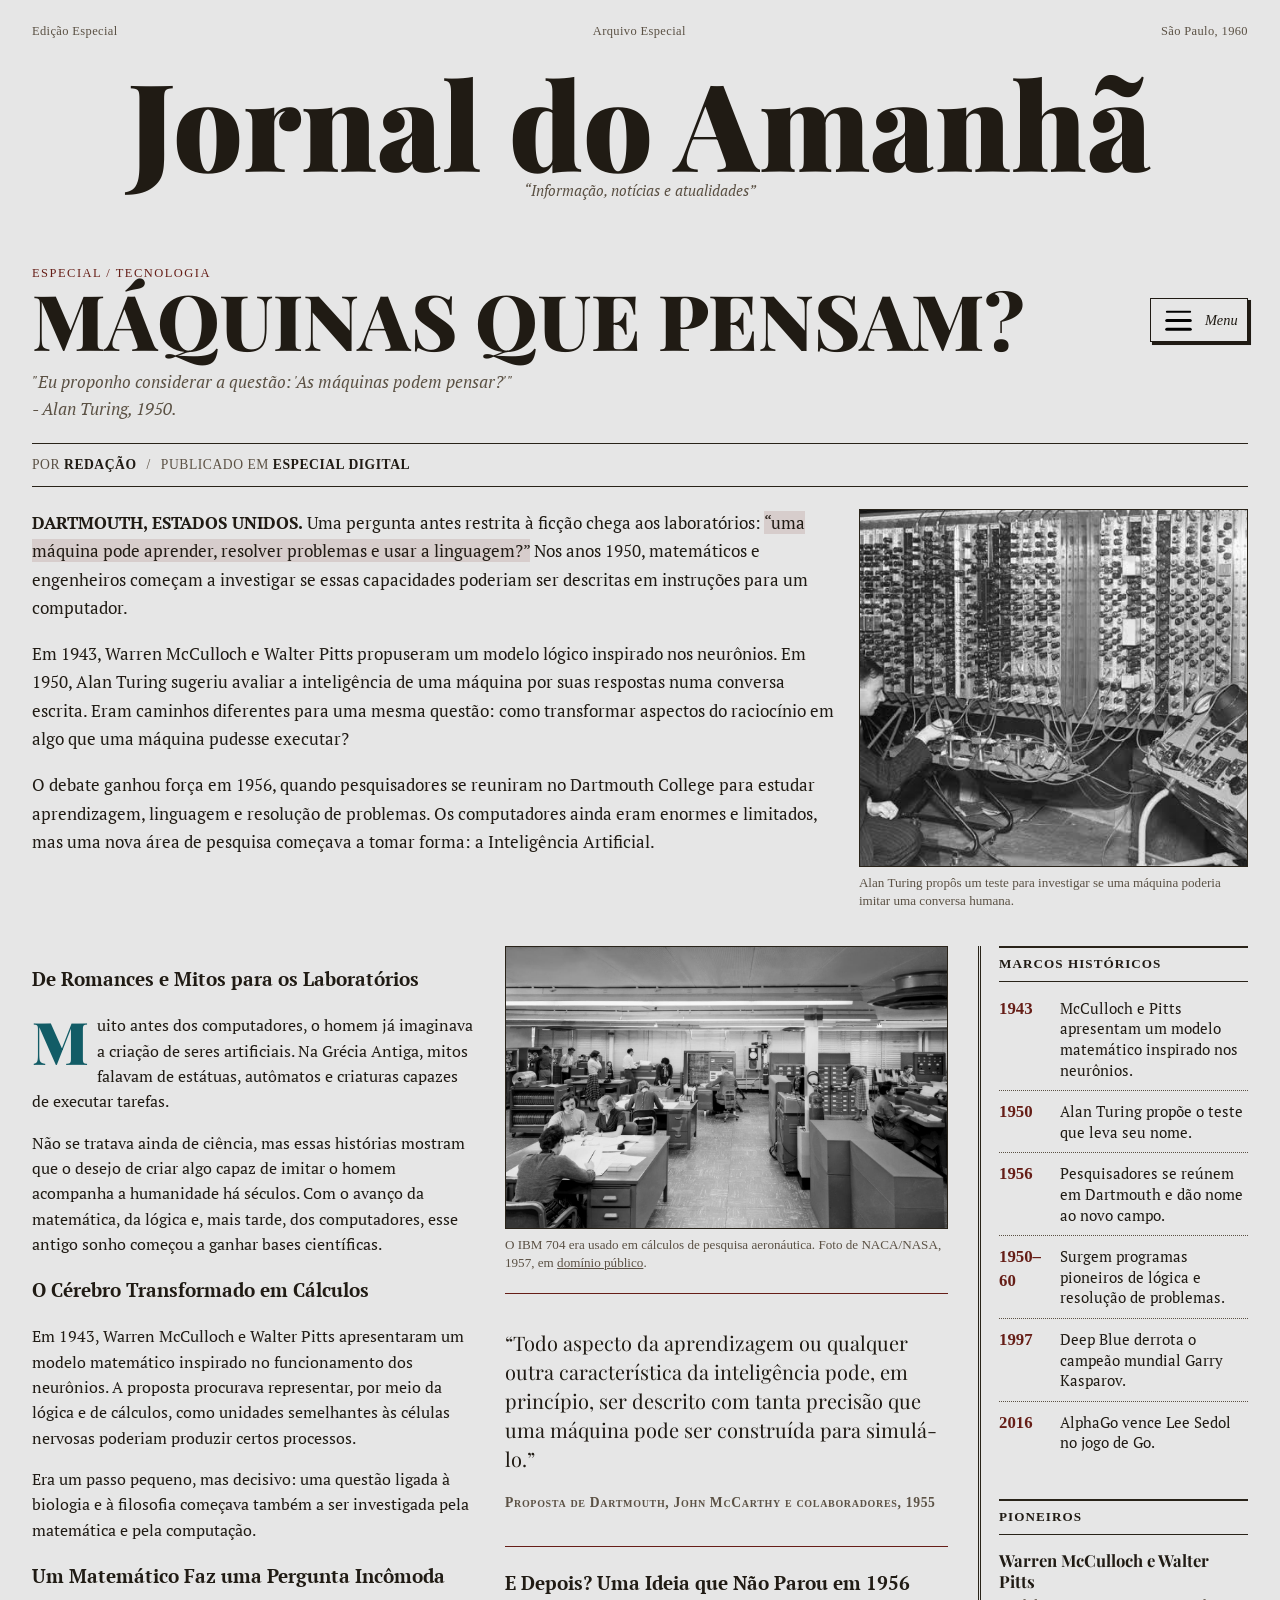
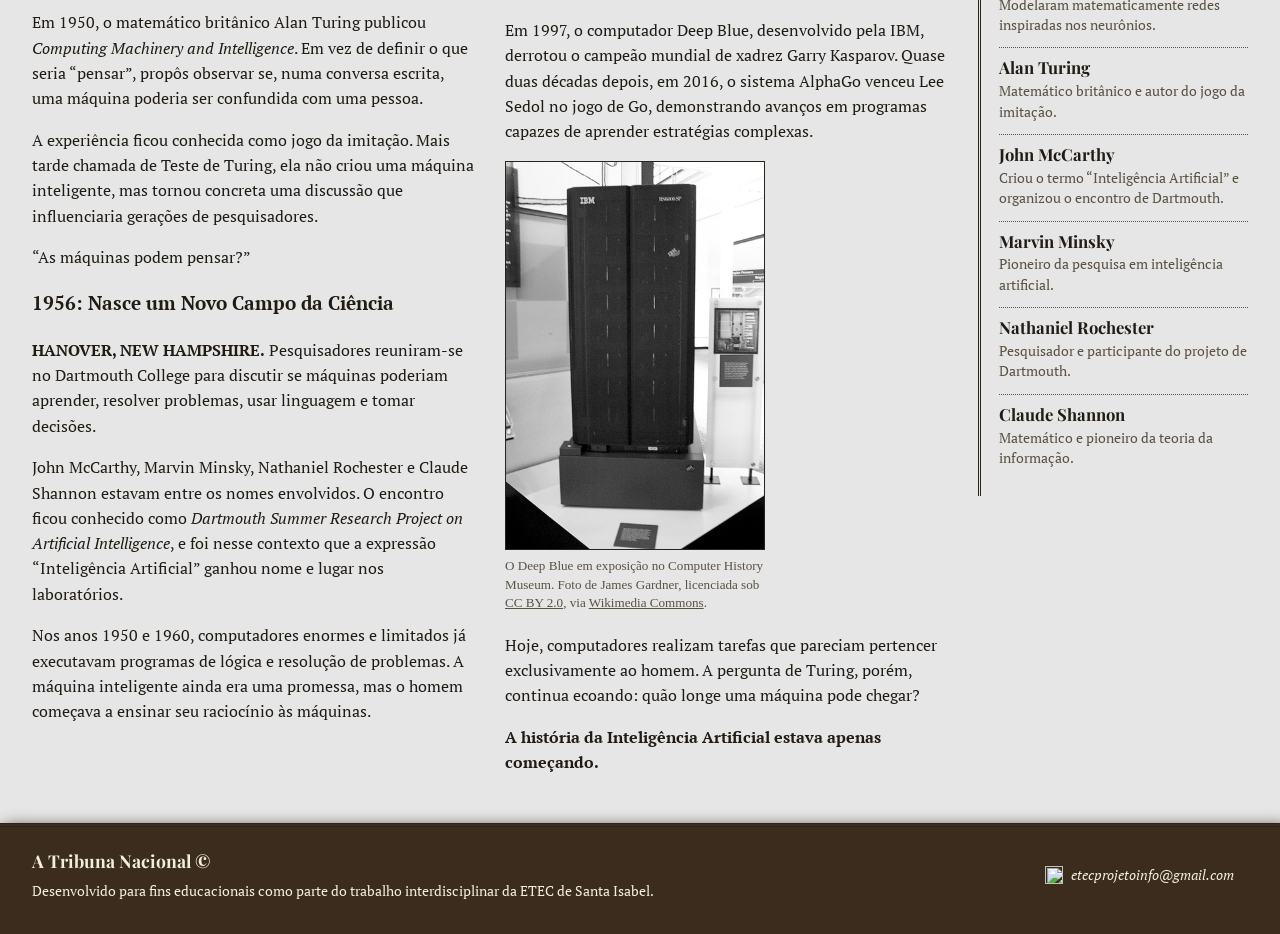
==== Index.html @ 99e41223 "adição de ícones ao lado dos títulos" ====
<!DOCTYPE html>
<html lang="pt-BR">
<head>
  <meta charset="UTF-8">
  <meta name="viewport" content="width=device-width, initial-scale=1.0">
  <title>Principais IAs - Gazeta Tecnológica</title>
  <link rel="preconnect" href="https://fonts.googleapis.com">
  <link rel="preconnect" href="https://fonts.gstatic.com" crossorigin>
  <link href="https://fonts.googleapis.com/css2?family=Old+Standard+TT:ital,wght@0,400;0,700;1,400&family=Playfair+Display:ital,wght@0,700;0,900;1,400;1,700&family=PT+Serif:ital,wght@0,400;0,700;1,400&display=swap" rel="stylesheet">
  <link rel="stylesheet" type="text/css" href="css/style_jornal.css"/>
  <link rel="icon" href="Img/Logo-site/logo ancestral.png">
</head>
<body>
  <header class="cabecalho">
    <div class="cabecalho__barra-superior">
      <span>Edição Especial</span>
      <span>Arquivo Especial</span>
            <time datetime="1960">São Paulo, 1960</time>
    </div>
    <h1 class="masthead">Jornal do Amanhã</h1>
    <p class="subtitulo-jornal">“Informação, notícias e atualidades”</p>
  </header>

  <main>
    <article>
      <header class="cabecalho-materia">
        <p class="editoria">
          Especial / Tecnologia
        </p>
        <nav class="menu" aria-label="Navegação principal">
          <details class="menu__disclosure">
            <summary class="menu__trigger">
                <svg width="35px" height="35px" viewBox="0 0 24.00 24.00" fill="none" xmlns="http://www.w3.org/2000/svg" transform="matrix(1, 0, 0, 1, 0, 0)rotate(0)"><g id="SVGRepo_bgCarrier" stroke-width="0"></g><g id="SVGRepo_tracerCarrier" stroke-linecap="round" stroke-linejoin="round"></g><g id="SVGRepo_iconCarrier"> <path d="M4 18L20 18" stroke="#000000" stroke-width="2.208" stroke-linecap="round"></path> <path d="M4 12L20 12" stroke="#000000" stroke-width="2.208" stroke-linecap="round"></path> <path d="M4 6L20 6" stroke="#000000" stroke-width="1.3" stroke-linecap="round"></path> </g></svg>
              Menu
            </summary>
            <div class="menu__painel">
              <a href="pesquisas/historia_origem.docx" download class="menu__link">
                <img src="Img/download (1).png" alt="">
                Baixar pesquisa (.docx)
              </a>
              <a href="ML.HTML" class="menu__link">
                Viajar para os anos 2000
              </a>
            </div>
          </details>
        </nav>
        <h2 class="titulo">
            MÁQUINAS QUE PENSAM?
        </h2>
      </header>

      <p class="linha-fina">
        "Eu proponho considerar a questão:&nbsp;'As máquinas podem pensar?'"<br>
        - Alan Turing, 1950.
      </p>
      <p class="ficha-materia">
        Por <span class="ficha-materia__local">Redação</span>
        <span class="ficha-materia__separador">/</span>
        Publicado em <span class="ficha-materia__local">Especial Digital</span>
      </p>

      <div class="Pesquisa">
        <div class="abertura-materia">
          <div class="abertura-materia__texto">
            <p><strong>DARTMOUTH, ESTADOS UNIDOS.</strong> Uma pergunta antes restrita à ficção chega aos laboratórios: <q class="marca-texto">uma máquina pode aprender, resolver problemas e usar a linguagem?</q> Nos anos 1950, matemáticos e engenheiros começam a investigar se essas capacidades poderiam ser descritas em instruções para um computador.</p>
            <p>Em 1943, Warren McCulloch e Walter Pitts propuseram um modelo lógico inspirado nos neurônios. Em 1950, Alan Turing sugeriu avaliar a inteligência de uma máquina por suas respostas numa conversa escrita. Eram caminhos diferentes para uma mesma questão: como transformar aspectos do raciocínio em algo que uma máquina pudesse executar?</p>
            <p>O debate ganhou força em 1956, quando pesquisadores se reuniram no Dartmouth College para estudar aprendizagem, linguagem e resolução de problemas. Os computadores ainda eram enormes e limitados, mas uma nova área de pesquisa começava a tomar forma: a Inteligência Artificial.</p>
          </div>
          <figure class="abertura-materia__imagem">
              <img src="Img/turing.jpg" alt="Retrato de Alan Turing, matemático britânico.">
            <figcaption>Alan Turing propôs um teste para investigar se uma máquina poderia imitar uma conversa humana.</figcaption>
          </figure>
        </div>
        <div class="corpo-materia">
          <section class="primeiro-paragrafo" aria-labelledby="primeiros-passos">
            <h3 id="primeiros-passos">De Romances e Mitos para os Laboratórios</h3>
            <p id="primeiro_paragrafo">Muito antes dos computadores, o homem já imaginava a criação de seres artificiais. Na Grécia Antiga, mitos falavam de estátuas, autômatos e criaturas capazes de executar tarefas.</p>
            <p>Não se tratava ainda de ciência, mas essas histórias mostram que o desejo de criar algo capaz de imitar o homem acompanha a humanidade há séculos. Com o avanço da matemática, da lógica e, mais tarde, dos computadores, esse antigo sonho começou a ganhar bases científicas.</p>
          </section>

          <section class="segundo-paragrafo">
            <h3>O Cérebro Transformado em Cálculos</h3>
            <p>Em 1943, Warren McCulloch e Walter Pitts apresentaram um modelo matemático inspirado no funcionamento dos neurônios. A proposta procurava representar, por meio da lógica e de cálculos, como unidades semelhantes às células nervosas poderiam produzir certos processos.</p>
            <p>Era um passo pequeno, mas decisivo: uma questão ligada à biologia e à filosofia começava também a ser investigada pela matemática e pela computação.</p>
          </section>

          <section class="terceiro-paragrafo">
            <h3>Um Matemático Faz uma Pergunta Incômoda</h3>
            <p>Em 1950, o matemático britânico Alan Turing publicou <cite>Computing Machinery and Intelligence</cite>. Em vez de definir o que seria “pensar”, propôs observar se, numa conversa escrita, uma máquina poderia ser confundida com uma pessoa.</p>
            <p>A experiência ficou conhecida como jogo da imitação. Mais tarde chamada de Teste de Turing, ela não criou uma máquina inteligente, mas tornou concreta uma discussão que influenciaria gerações de pesquisadores.</p>
            <p class="pergunta-destaque">“As máquinas podem pensar?”</p>
          </section>

          <section class="quarto-paragrafo">
            <h3>1956: Nasce um Novo Campo da Ciência</h3>
            <p><strong>HANOVER, NEW HAMPSHIRE.</strong> Pesquisadores reuniram-se no Dartmouth College para discutir se máquinas poderiam aprender, resolver problemas, usar linguagem e tomar decisões.</p>
            <p>John McCarthy, Marvin Minsky, Nathaniel Rochester e Claude Shannon estavam entre os nomes envolvidos. O encontro ficou conhecido como <cite>Dartmouth Summer Research Project on Artificial Intelligence</cite>, e foi nesse contexto que a expressão “Inteligência Artificial” ganhou nome e lugar nos laboratórios.</p>
            <p>Nos anos 1950 e 1960, computadores enormes e limitados já executavam programas de lógica e resolução de problemas. A máquina inteligente ainda era uma promessa, mas o homem começava a ensinar seu raciocínio às máquinas.</p>
          </section>

          <figure class="imagem-materia imagem-materia--paisagem">
            <img src="Img/ibm-704-1957.jpg" alt="Duas operadoras trabalham diante de um computador IBM 704 no centro de pesquisa Langley, em 1957.">
            <figcaption>O IBM 704 era usado em cálculos de pesquisa aeronáutica. Foto de NACA/NASA, 1957, em <a href="https://commons.wikimedia.org/wiki/File:IBM_704_Computer_Operations_(LRC-1957-B701_P-05391).tiff" target="_blank" rel="noopener">domínio público</a>.</figcaption>
          </figure>

          <figure class="citacao-destaque">
            <p>“Todo aspecto da aprendizagem ou qualquer outra característica da inteligência pode, em princípio, ser descrito com tanta precisão que uma máquina pode ser construída para simulá-lo.”</p>
            <cite class="citacao-destaque__fonte">Proposta de Dartmouth, John McCarthy e colaboradores, 1955</cite>
          </figure>

          <section class="quinto-paragrafo">
            <h3>E Depois? Uma Ideia que Não Parou em 1956</h3>
            <p>Em 1997, o computador Deep Blue, desenvolvido pela IBM, derrotou o campeão mundial de xadrez Garry Kasparov. Quase duas décadas depois, em 2016, o sistema AlphaGo venceu Lee Sedol no jogo de Go, demonstrando avanços em programas capazes de aprender estratégias complexas.</p>
            <figure class="imagem-materia imagem-materia--retrato">
              <img src="Img/deep-blue-museu.jpg" alt="O computador de xadrez Deep Blue em exposição no Computer History Museum.">
              <figcaption>O Deep Blue em exposição no Computer History Museum. Foto de James Gardner, licenciada sob <a href="https://creativecommons.org/licenses/by/2.0/" target="_blank" rel="noopener">CC BY 2.0</a>, via <a href="https://commons.wikimedia.org/wiki/File:Deep_Blue.jpg" target="_blank" rel="noopener">Wikimedia Commons</a>.</figcaption>
            </figure>
            <p>Hoje, computadores realizam tarefas que pareciam pertencer exclusivamente ao homem. A pergunta de Turing, porém, continua ecoando: quão longe uma máquina pode chegar?</p>
            <p><strong>A história da Inteligência Artificial estava apenas começando.</strong></p>
          </section>
        </div>

        <aside class="caixa-lateral" aria-label="Informações complementares">
          <section class="caixa" aria-labelledby="marcos-historicos">
            <h3 id="marcos-historicos" class="caixa__titulo">Marcos Históricos</h3>
            <ul class="linha-do-tempo">
              <li><time class="linha-do-tempo__ano" datetime="1943">1943</time><span>McCulloch e Pitts apresentam um modelo matemático inspirado nos neurônios.</span></li>
              <li><time class="linha-do-tempo__ano" datetime="1950">1950</time><span>Alan Turing propõe o teste que leva seu nome.</span></li>
              <li><time class="linha-do-tempo__ano" datetime="1956">1956</time><span>Pesquisadores se reúnem em Dartmouth e dão nome ao novo campo.</span></li>
              <li><span class="linha-do-tempo__ano">1950–60</span><span>Surgem programas pioneiros de lógica e resolução de problemas.</span></li>
              <li><time class="linha-do-tempo__ano" datetime="1997">1997</time><span>Deep Blue derrota o campeão mundial Garry Kasparov.</span></li>
              <li><time class="linha-do-tempo__ano" datetime="2016">2016</time><span>AlphaGo vence Lee Sedol no jogo de Go.</span></li>
            </ul>
          </section>
          <section class="caixa" aria-labelledby="pioneiros">
            <h3 id="pioneiros" class="caixa__titulo">Pioneiros</h3>
            <dl class="perfis">
              <div class="perfis__item"><dt>Warren McCulloch e Walter Pitts</dt><dd>Modelaram matematicamente redes inspiradas nos neurônios.</dd></div>
              <div class="perfis__item"><dt>Alan Turing</dt><dd>Matemático britânico e autor do jogo da imitação.</dd></div>
              <div class="perfis__item"><dt>John McCarthy</dt><dd>Criou o termo “Inteligência Artificial” e organizou o encontro de Dartmouth.</dd></div>
              <div class="perfis__item"><dt>Marvin Minsky</dt><dd>Pioneiro da pesquisa em inteligência artificial.</dd></div>
              <div class="perfis__item"><dt>Nathaniel Rochester</dt><dd>Pesquisador e participante do projeto de Dartmouth.</dd></div>
              <div class="perfis__item"><dt>Claude Shannon</dt><dd>Matemático e pioneiro da teoria da informação.</dd></div>
            </dl>
          </section>
        </aside>
      </div>
    </article>
  </main>

  <footer class="rodape">
    <div>
      <h2 class="rodape__titulo">A Tribuna Nacional &copy;</h2>
      <p>Desenvolvido para fins educacionais como parte do trabalho interdisciplinar da ETEC de Santa Isabel.</p>
    </div>
    <address class="rodape__endereco">
      <a href="mailto:etecprojetoinfo@gmail.com" class="rodape__contato">
        <img src="Img/email.svg" alt="">
        etecprojetoinfo@gmail.com
      </a>
    </address>
  </footer>
</body>
</html>
---- css/style_jornal.css ----
:root {
  --papel: #e6e6e6;
  --papel-caixa: #f3eedf;
  --tinta: #201b14;
  --tinta-suave: #5b5144;
  --vinho: #661e17;
  --linha: #292319;
  --largura-maxima: 2000px;
  --azul: #125c66;
  --marrom: #322012;
}

* { box-sizing: border-box; }

body {
  margin: 0;
  background-color: var(--papel);
  color: var(--tinta);
  font-family: 'PT Serif', 'Old Standard TT', Georgia, serif;
  line-height: 1.6;
}

.cabecalho {
  max-width: var(--largura-maxima);
  margin: 0 auto;
  padding: 22px 32px 15px;

  container-type: inline-size;
}

.cabecalho__barra-superior {
    display: flex;
    justify-content: space-between;
    flex-wrap: wrap;
    gap: 8px;
    font-family: 'Old Standard TT', Georgia, serif;
    font-size: 0.78rem;
    letter-spacing: 0.03em;
    color: var(--tinta-suave);
}

.masthead {
    text-align: center;
  font-family: 'Playfair Display', Georgia, serif;
  font-weight: 900;
  font-size: clamp(2.4rem, 10cqw, 9rem);
    margin: 7px 0 -20px;
    line-height: 1;
    padding: 12px 0 0;
    width: 100%;
    box-sizing: border-box;
    white-space: nowrap;
}

.subtitulo-jornal {
  text-align: center;
  font-style: italic;
  color: var(--tinta-suave);
  font-size: 0.95rem;
  padding-bottom: 0px;
}

.menu {
  grid-column: 2;
  grid-row: 2;
  margin: 0;
  padding: 0;
  display: flex;
  gap: 12px;
  justify-content: flex-end;
}

.cabecalho-materia {
  display: grid;
  grid-template-columns: max-content minmax(0, 1fr);
  column-gap: 24px;
  align-items: center;
}

.cabecalho-materia .editoria { grid-column: 1 / -1; }
.cabecalho-materia .titulo { grid-column: 1; grid-row: 2; }

.menu__disclosure {
  position: relative;
  border: 0;
  padding: 0;
}

.menu__disclosure::details-content {
  opacity: 0;
  transition: opacity 180ms ease, content-visibility 180ms allow-discrete;
}

.menu__disclosure[open]::details-content {
  opacity: 1;
}

@starting-style {
  .menu__disclosure[open]::details-content {
    opacity: 0;
  }
}

.menu__trigger {
  display: inline-flex;
  align-items: center;
  gap: 0.65em;
  cursor: pointer;
  list-style: none;
  color: var(--tinta);
  border: 1px solid var(--tinta);
  box-shadow: 2.5px 2.5px 0.5px 0.1px var(--tinta);
  padding: 0.25em 0.65em;
  font-family: 'Old Standard TT', Georgia, serif;
  font-size: clamp(0.9rem, 1.1vw, 0.95rem);
  font-style: italic;
  transition: background 0.2s ease, color 0.2s ease, box-shadow 0.45s ease;
}

.menu__trigger img {
  width: 1em;
  height: 1em;
  object-fit: contain;
}

.menu__trigger::-webkit-details-marker {
  display: none; 
  transition: background 0.2s ease, color 0.2s ease;
}

.menu__icone::after {
  content: '';
  position: auto;
  top: 0.2em;
  left: 0;
  width: 100%;
  border-top: 1px solid currentColor;
}

.menu__trigger:hover,
.menu__disclosure[open] .menu__trigger {
  background: var(--tinta);
  color: var(--papel);
  box-shadow: 2.5px 2.5px 0.5px 0.1px #635543;
}

.menu__painel {
  display: flex;
  flex-direction: column;
  align-items: stretch;
  gap: 8px;
  position: absolute;
  z-index: 2;
  top: calc(100% + 8px);
  right: 0;
  width: max-content;
  max-width: calc(100vw - 36px);
  padding: 10px;
  border: 1px solid var(--linha);
  background: var(--papel);
  box-shadow: 4px 4px 0 rgba(32, 27, 20, 0.28);
}

.menu__link {
  display: inline-flex;
  gap: 1em;
  white-space: nowrap;
  text-decoration: none;
  font-style: italic;
  color: var(--tinta);
  box-shadow: 2.5px 2.5px 0.5px 0.1px var(--tinta);
  border: 1px solid var(--tinta);
  padding: 0.375em 1em;
  font-family: 'Old Standard TT', Georgia, serif;
  font-size: clamp(0.5rem, 1.2vw, 0.85rem);
  transition: background 0.2s ease, color 0.2s ease;
}

.menu__link img { 
  width: 0.9em; 
  height: 0.9em; 
}

.menu__link:hover {
  text-decoration: underline;
  box-shadow: 2.5px 2.5px 0.5px 0.1px #635543;
  background: var(--tinta);
  color: var(--papel);
  transition: background 0.45s ease, color 0.20s ease;
}

main {
  max-width: var(--largura-maxima);
  margin: 0 auto;
  padding: 22px 32px 48px;
}

details {
  border-top: 6px double var(--linha);
  padding-top: 18px;
}

summary::-webkit-details-marker { display: none; }

.editoria {
  font-family: 'Old Standard TT', Georgia, serif;
  text-transform: uppercase;
  font-size: 0.78rem;
  letter-spacing: 0.12em;
  color: var(--vinho);
  margin: 10px 0 -0.4em;
}

.titulo {
  font-family: 'Playfair Display', Georgia, serif;
  font-weight: 850;
  font-size: clamp(2.4rem, 6vw, 5rem);
  line-height: 1.06;
  margin: 0 0 0.06em;
}

.linha-fina {
  font-style: italic;
  font-size: 1.15rem;
  color: var(--tinta-suave);
  margin: 0 0 20px;
  font-size: clamp(0.8rem, 2.6vw, 1.05rem);
  max-width: 62ch;
}

.cabecalho-materia {
  font-size: clamp(1rem, 2.5vw, 1.20rem);
  margin-bottom: 4px;
}

.ficha-materia{
  font-family: 'Old Standard TT', Georgia, serif;
  font-size: 0.85rem;
  text-transform: uppercase;
  letter-spacing: 0.04em;
  color: var(--tinta-suave);
  border-top: 1px solid var(--linha);
  border-bottom: 1px solid var(--linha);
  padding: 10px 0;
  margin-bottom: 22px;
  text-decoration: none;
  width: 100%;
}

.ficha-materia__local { 
  font-weight: 700; 
  color: var(--tinta); 
}
.ficha-materia__separador { 
  margin: 0 6px; 
}

b{
  font-weight: 600;
}

.Pesquisa {
  display: grid;
  grid-template-columns: minmax(0, 1fr) 270px;
  gap: 30px;
  align-items: start;
}

.abertura-materia {
  grid-column: 1 / -1;
  width: 100%;
  max-width: none;
  display: grid;
  grid-template-columns: minmax(0, 1fr) minmax(220px, 32%);
  gap: 24px;
  align-items: start;
  font-size: 1.08rem;
  line-height: 1.65;
  padding-bottom: 5px;
}

.abertura-materia__texto p { margin: 0 0 1em; }

.abertura-materia__imagem {
  margin: 0;
}

.abertura-materia__imagem img {
  display: block;
  width: 100%;
  height: clamp(220px, 28vw, 360px);
  object-fit: cover;
  object-position: center 20%;
  border: 1px solid var(--linha);
}

.abertura-materia__imagem figcaption {
  margin-top: 7px;
  font-family: 'Old Standard TT', Georgia, serif;
  font-size: 0.82rem;
  line-height: 1.4;
  color: var(--tinta-suave);
}

.corpo-materia {
  column-count: 1;
}

@media (min-width: 780px) {
  .corpo-materia { column-count: 2; column-gap: 30px; }
}

.corpo-materia section p {
  margin: 0 0 1em;
  font-size: 1.02rem;
  line-height: 1.55;
}

.corpo-materia section,
.imagem-materia,
.citacao-destaque { break-inside: avoid; }

.imagem-materia {
  margin: 8px 0 20px;
}

.imagem-materia img {
  display: block;
  width: 100%;
  height: auto;
  border: 1px solid var(--linha);
}

.imagem-materia--paisagem {
  width: 100%;
}

.imagem-materia--retrato {
  width: min(100%, 260px);
}

.imagem-materia figcaption {
  margin-top: 7px;
  font-family: 'Old Standard TT', Georgia, serif;
  font-size: 0.82rem;
  line-height: 1.4;
  color: var(--tinta-suave);
}

.imagem-materia figcaption a {
  color: inherit;
}

.primeiro-paragrafo #primeiro_paragrafo::first-letter {
  font-family: 'Playfair Display', Georgia, serif;
  font-weight: 900;
  font-size: 3.6em;
  float: left;
  line-height: 0.82;
  padding: 4px 8px 0 0;
  color: var(--azul);
}

cite { font-style: italic; }

.citacao-destaque {
  margin: 0 0 22px;
  padding: 14px 0;
  border-top: 1px solid var(--vinho);
  border-bottom: 1px solid var(--vinho);
  font-family: 'Playfair Display', Georgia, serif;
  font-size: clamp(1rem, 1.8vw, 1.25rem);
  line-height: 1.45;
  text-align: left;
}

.citacao-destaque__fonte {
  display: block;
  margin-top: 10px;
  margin-bottom: 20px;
  font-family: 'Old Standard TT', Georgia, serif;
  font-style: normal;
  font-size: 0.85rem;
  letter-spacing: 0.05em;
  font-weight: 700;
  font-variant: small-caps;
  justify-content: center;
  color: var(--tinta-suave);
}

.caixa-lateral {
  display: flex;
  flex-direction: column;
  gap: 20px;
  padding-left: 18px;
  border-left: 3px double var(--linha);
}

.marca-texto{
  background: rgba(118, 43, 36, 0.13);
  color: inherit;
}
.caixa {
  padding: 0 0 16px;
}

.caixa__titulo {
  font-family: 'Old Standard TT', Georgia, serif;
  font-size: 0.82rem;
  font-weight: 700;
  letter-spacing: 0.08em;
  text-transform: uppercase;
  margin: 0 0 6px;
  padding: 5px 0 7px;
  border-top: 2px solid var(--linha);
  border-bottom: 1px solid var(--linha);
}

.linha-do-tempo {
  list-style: none;
  margin: 0;
  padding: 0;
}

.linha-do-tempo li {
  display: grid;
  grid-template-columns: 3.4rem minmax(0, 1fr);
  gap: 7px;
  align-items: baseline;
  padding: 9px 0;
  border-top: 1px dotted var(--tinta-suave);
  font-size: 0.92rem;
  line-height: 1.4;
}

.linha-do-tempo li:first-child { border-top: none; }

.linha-do-tempo__ano {
  display: inline;
  font-family: 'Old Standard TT', Georgia, serif;
  font-weight: 700;
  font-size: 1.05rem;
  color: var(--vinho);
}

.perfis {
  margin: 0;
}

.perfis__item {
  margin-bottom: 12px;
  padding-top: 9px;
  border-top: 1px dotted var(--tinta-suave);
}

.perfis__item:first-child { border-top: 0; }

.perfis__item dt {
  font-family: 'Playfair Display', Georgia, serif;
  font-weight: 700;
  font-size: 1.04rem;
  line-height: 1.25;
}

.perfis__item dd {
  margin: 3px 0 0 0;
  font-size: 0.88rem;
  color: var(--tinta-suave);
  line-height: 1.45;
}

@media (max-width: 779px) {
  .cabecalho { padding: 16px 18px 12px; }
  .cabecalho__barra-superior { font-size: 0.7rem; }
  .cabecalho-materia { grid-template-columns: 1fr; }
  .menu { grid-column: 1; grid-row: 1; justify-content: flex-start; gap: 16px; }
  .cabecalho-materia .editoria { grid-column: 1; grid-row: 2; }
  .menu__painel {
    left: 0;
    right: auto;
    max-width: calc(100vw - 36px);
  }
  .cabecalho-materia .titulo { grid-column: 1; grid-row: 3; }
  .menu__link { font-size: 0.82rem; }
  main { padding: 20px 18px 36px; }
  .Pesquisa { grid-template-columns: 1fr; gap: 22px; }
  .abertura-materia {
    grid-column: auto;
    grid-template-columns: 1fr;
    gap: 8px;
  }
  .abertura-materia__imagem img { height: min(72vw, 360px); }
  .corpo-materia { column-count: 1; }
}

.rodape {
  max-width: var(--largura-maxima);
  margin: 0 auto;
  padding: 20px 32px 32px;
  border-top: 4px double var(--linha);
  display: flex;
  justify-content: space-between;
  align-items: center;
  flex-wrap: wrap;
  gap: 16px;
  background: #322012ef;
  box-shadow: 5px 5px 15px 2.5px #463e34;

}

.proxima {
  display: inline-flex;
  align-items: center;
  gap: 8px;
  text-decoration: none;
  color: var(--papel-caixa);
  border: 1px solid var(--tinta);
  padding: 6px 14px;
  font-family: 'Old Standard TT', Georgia, serif;
  font-size: 0.85rem;
  transition: background 0.15s ease, color 0.15s ease;
}

.rodape__titulo {
  font-family: 'Playfair Display', Georgia, serif;
  margin: 0 0 4px;
  color: var(--papel-caixa);
  font-size: 1.1rem;
}

.rodape p { margin: 0; color: var(--papel-caixa); font-size: 0.9rem; }

.rodape__contato {
  display: inline-flex;
  align-items: center;
  gap: 8px;
  text-decoration: none;
  color: var(--papel-caixa);
  font-size: 0.9rem; 
  padding: 6px 14px;
  transition: background 0.45s ease, color 0.20s ease;
}

.rodape__contato:hover { 
  text-decoration: underline; 
  color: var(--papel);
  background: #534128;
  box-shadow: 3px 3px 0.52px 0.01px #2c261d;
}

.rodape__contato img { 
  width: 18px; height: 18px; 
}

@media (max-width: 520px) {
  .cabecalho__barra-superior { justify-content: center; }
  .cabecalho__barra-superior span:nth-child(2) { display: none; }
  .menu { gap: 8px; }
  .titulo { font-size: clamp(2rem, 10vw, 3rem); }
  .ficha-materia { font-size: 0.72rem; }
  .rodape { padding: 18px; }
}
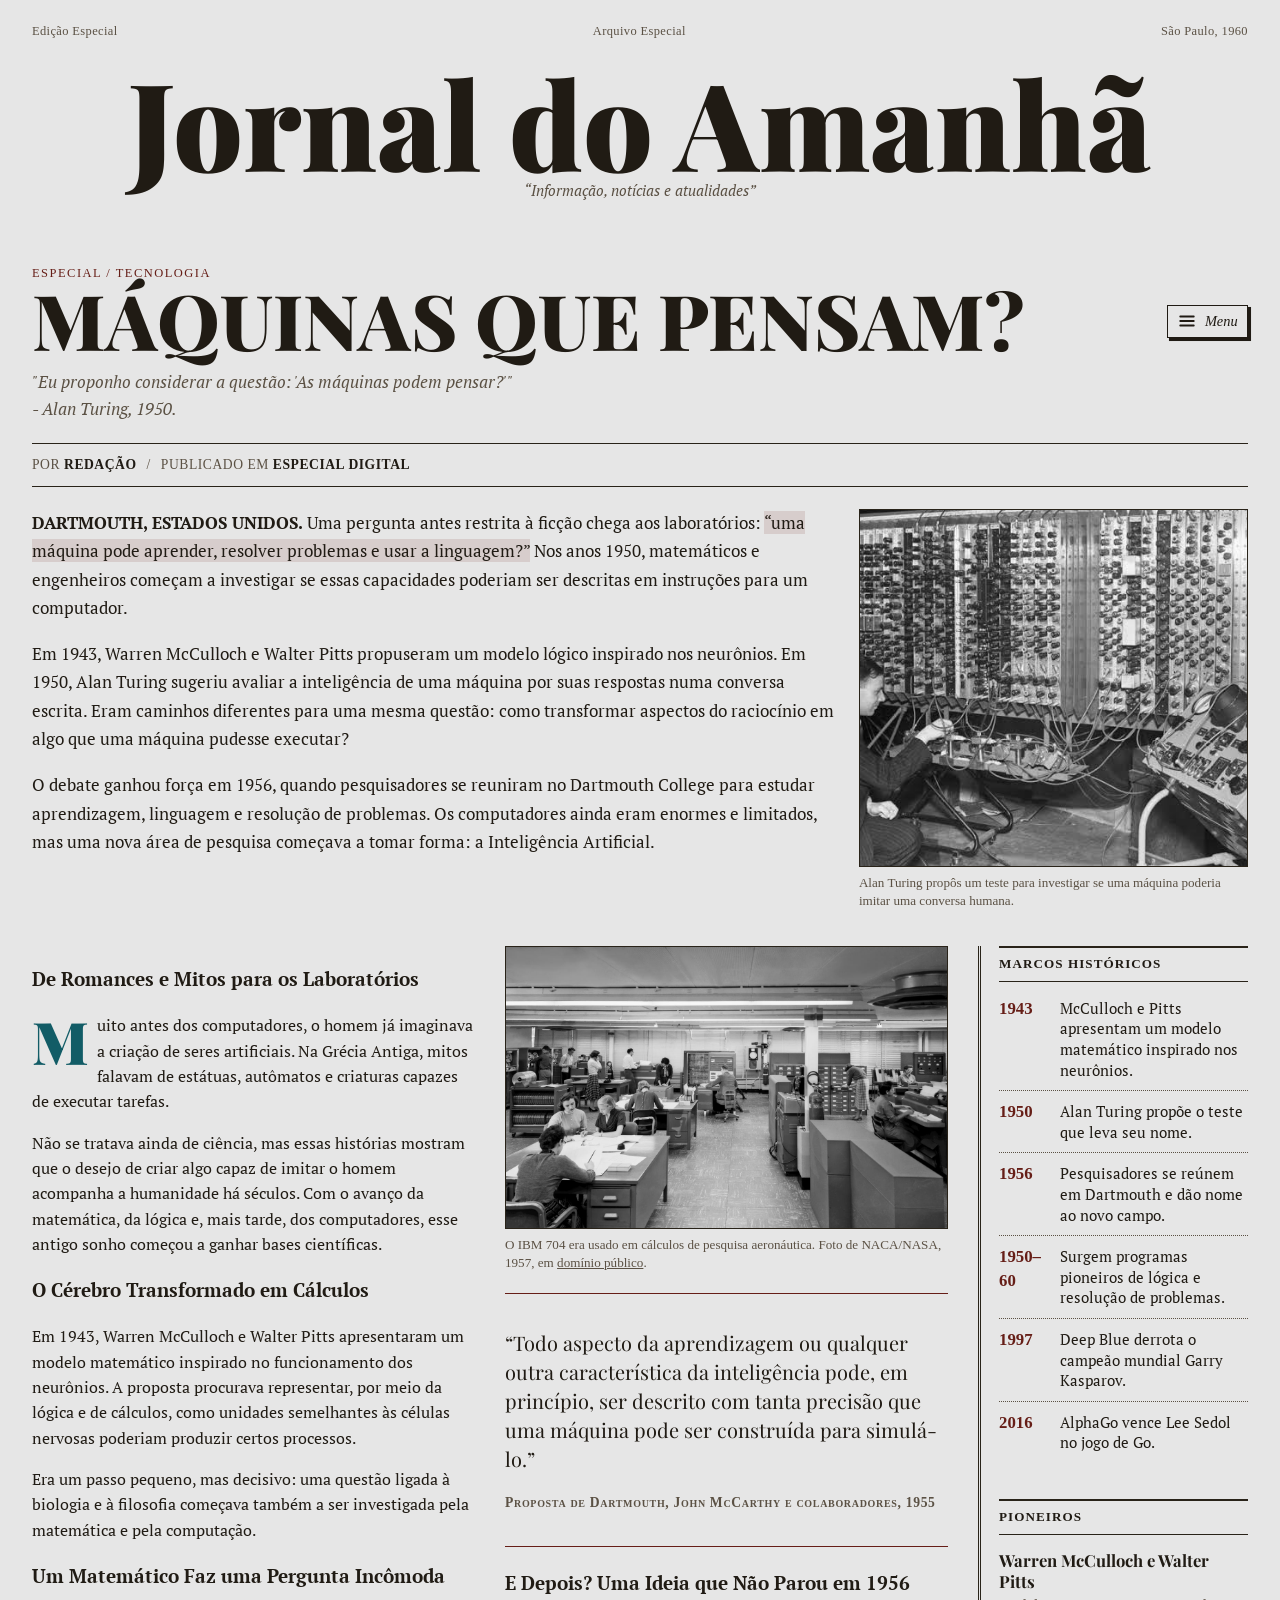
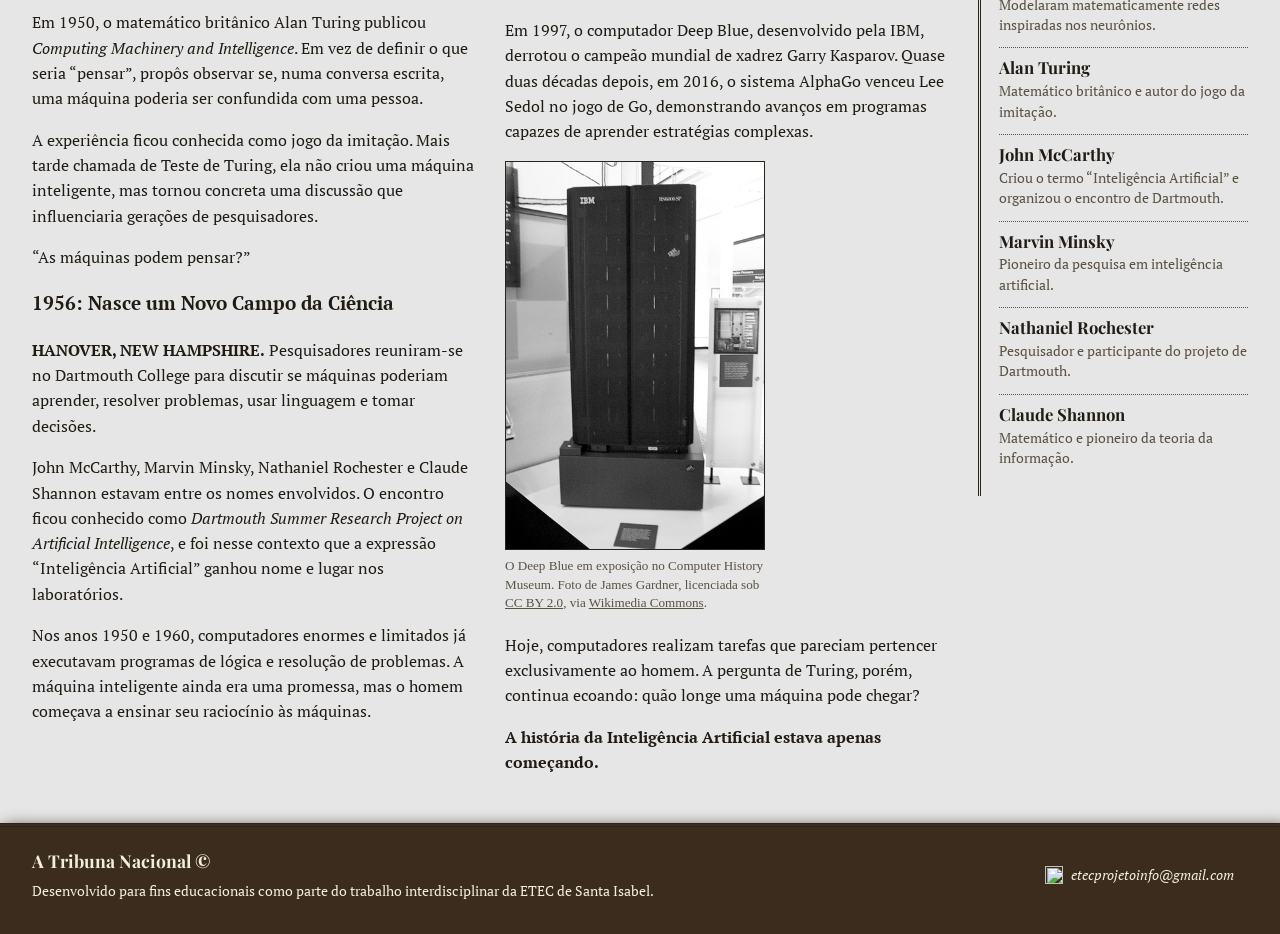
==== commit ea2b66b5: "teste tirei duas fotos desnecessárias e arrumei o svg do index." ====
--- a/Index.html
+++ b/Index.html
@@ -30,7 +30,9 @@
         <nav class="menu" aria-label="Navegação principal">
           <details class="menu__disclosure">
             <summary class="menu__trigger">
-                <svg width="35px" height="35px" viewBox="0 0 24.00 24.00" fill="none" xmlns="http://www.w3.org/2000/svg" transform="matrix(1, 0, 0, 1, 0, 0)rotate(0)"><g id="SVGRepo_bgCarrier" stroke-width="0"></g><g id="SVGRepo_tracerCarrier" stroke-linecap="round" stroke-linejoin="round"></g><g id="SVGRepo_iconCarrier"> <path d="M4 18L20 18" stroke="#000000" stroke-width="2.208" stroke-linecap="round"></path> <path d="M4 12L20 12" stroke="#000000" stroke-width="2.208" stroke-linecap="round"></path> <path d="M4 6L20 6" stroke="#000000" stroke-width="1.3" stroke-linecap="round"></path> </g></svg>
+              <svg viewBox="0 0 24 24" fill="none" xmlns="http://www.w3.org/2000/svg" aria-hidden="true">
+                <path d="M3 6h18M3 12h18M3 18h18" stroke="currentColor" stroke-width="2.5" stroke-linecap="round"/>
+              </svg>
               Menu
             </summary>
             <div class="menu__painel">
--- a/css/style_jornal.css
+++ b/css/style_jornal.css
@@ -117,10 +117,10 @@
   transition: background 0.2s ease, color 0.2s ease, box-shadow 0.45s ease;
 }
 
-.menu__trigger img {
-  width: 1em;
-  height: 1em;
-  object-fit: contain;
+.menu__trigger svg {
+  width: 1.25em;
+  height: 1.25em;
+  flex: 0 0 auto;
 }
 
 .menu__trigger::-webkit-details-marker {
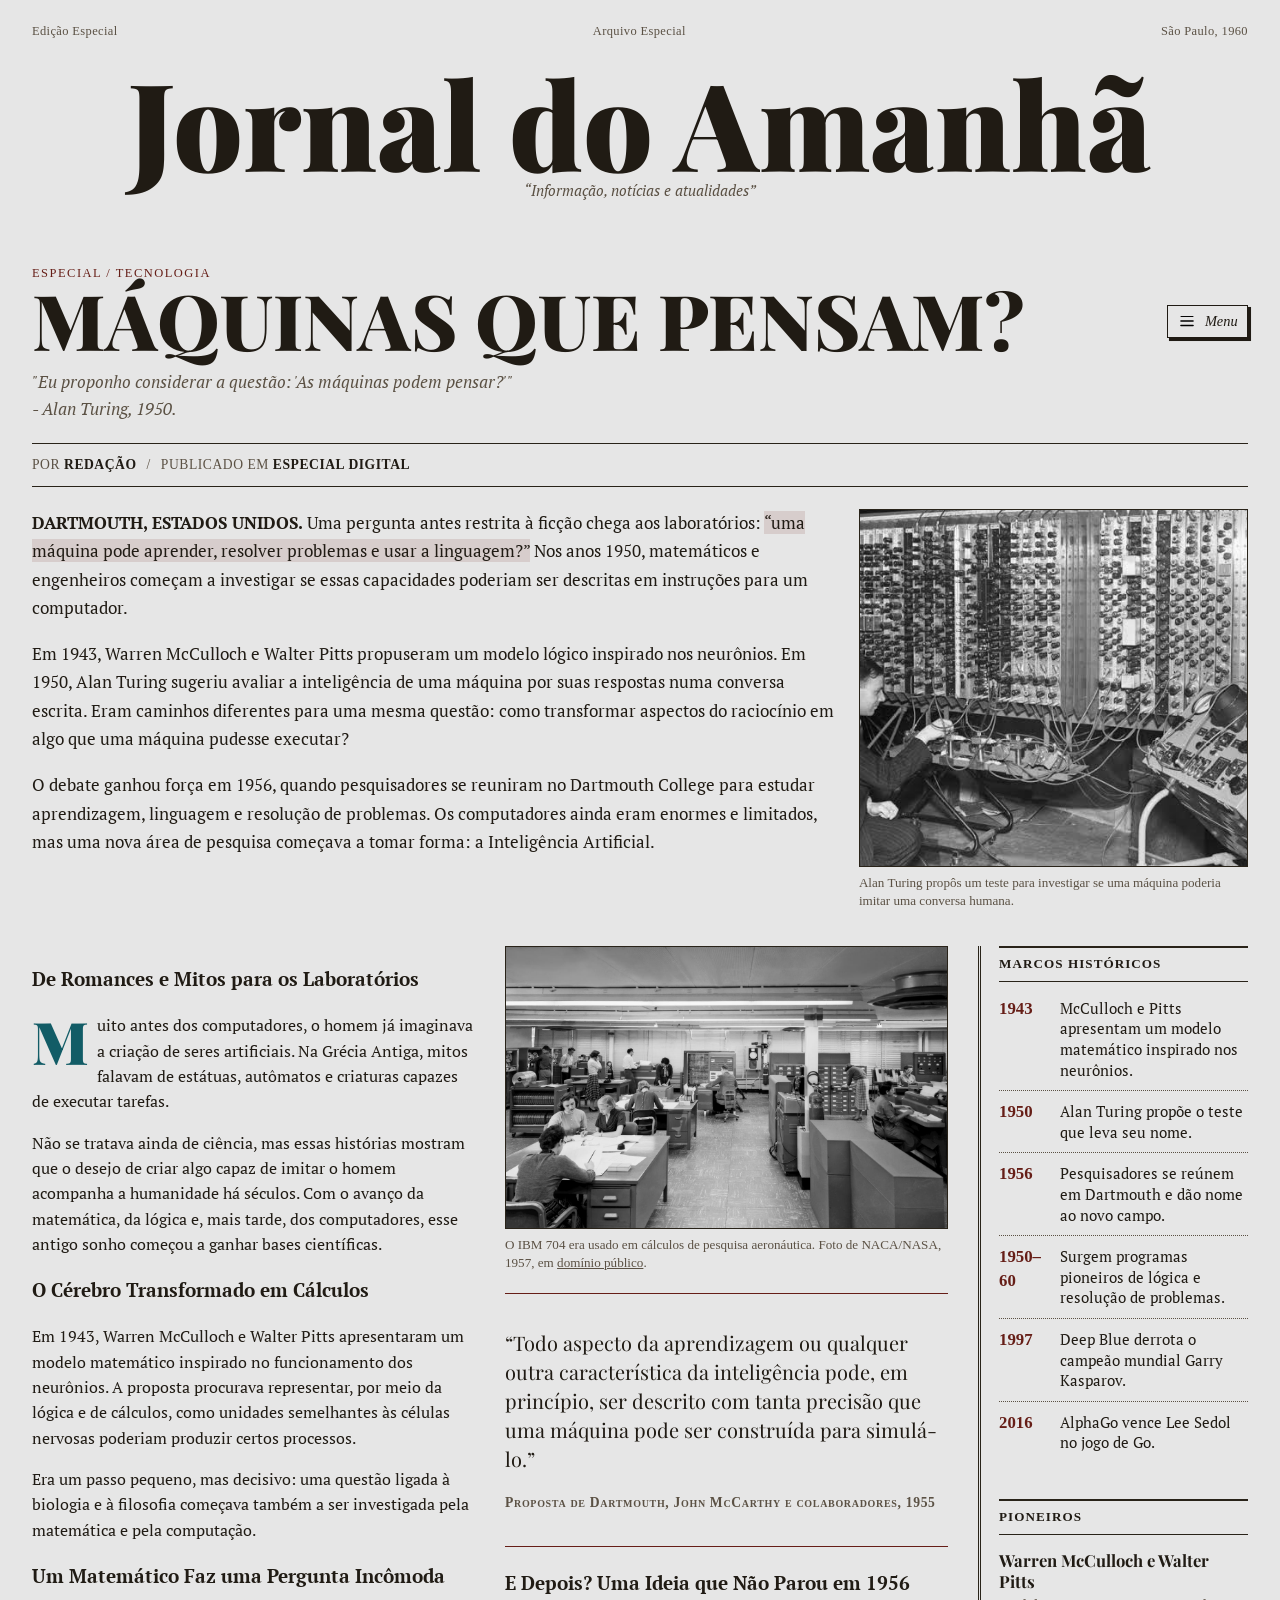
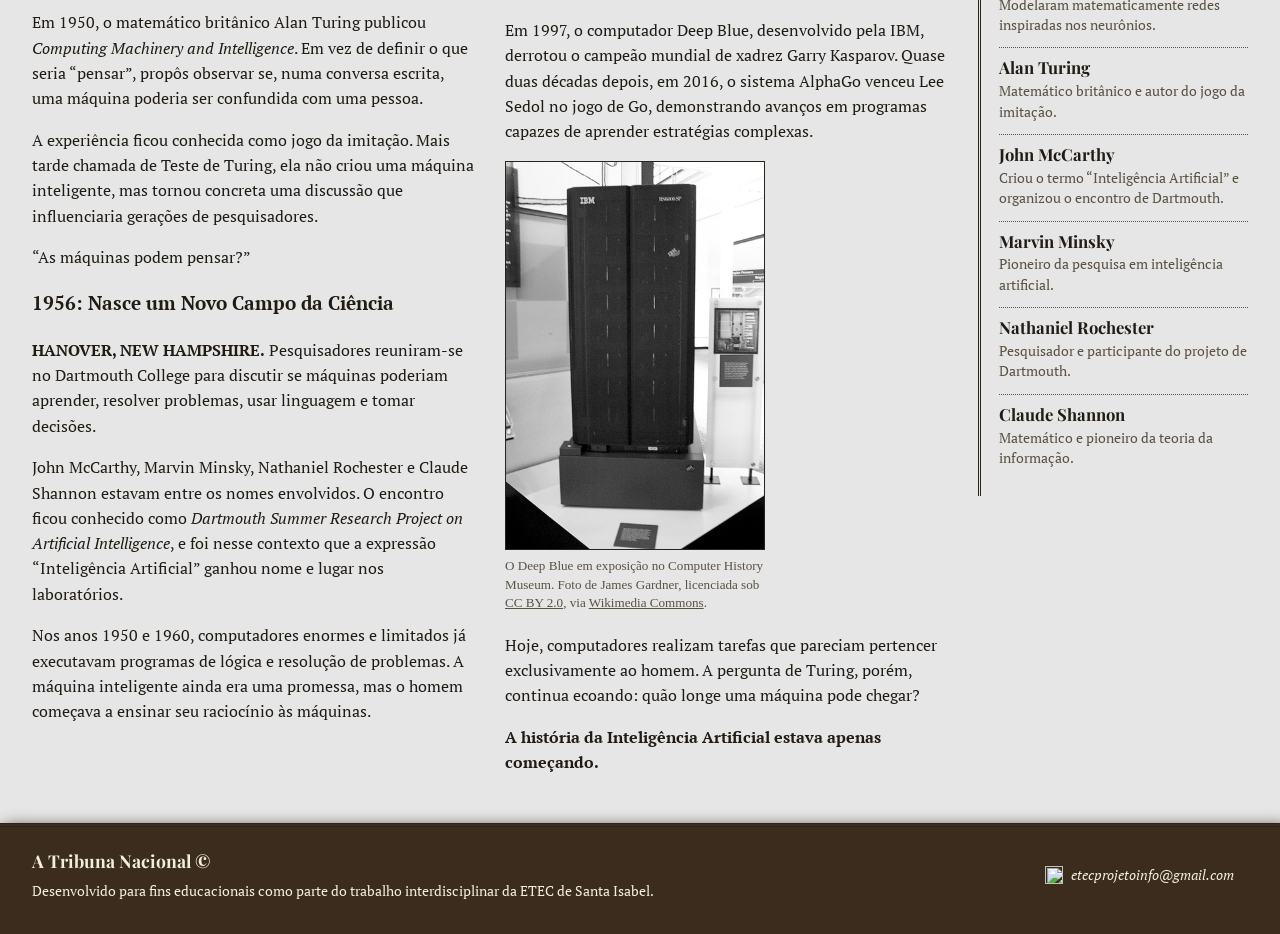
==== commit 42523e9d: "Terminei a pagina de chats, e coloquei acesso de teste na primeira pagina" ====
--- a/Index.html
+++ b/Index.html
@@ -1,166 +1,167 @@
-<!DOCTYPE html>
-<html lang="pt-BR">
-<head>
-  <meta charset="UTF-8">
-  <meta name="viewport" content="width=device-width, initial-scale=1.0">
-  <title>Principais IAs - Gazeta Tecnológica</title>
-  <link rel="preconnect" href="https://fonts.googleapis.com">
-  <link rel="preconnect" href="https://fonts.gstatic.com" crossorigin>
-  <link href="https://fonts.googleapis.com/css2?family=Old+Standard+TT:ital,wght@0,400;0,700;1,400&family=Playfair+Display:ital,wght@0,700;0,900;1,400;1,700&family=PT+Serif:ital,wght@0,400;0,700;1,400&display=swap" rel="stylesheet">
-  <link rel="stylesheet" type="text/css" href="css/style_jornal.css"/>
-  <link rel="icon" href="Img/Logo-site/logo ancestral.png">
-</head>
-<body>
-  <header class="cabecalho">
-    <div class="cabecalho__barra-superior">
-      <span>Edição Especial</span>
-      <span>Arquivo Especial</span>
-            <time datetime="1960">São Paulo, 1960</time>
-    </div>
-    <h1 class="masthead">Jornal do Amanhã</h1>
-    <p class="subtitulo-jornal">“Informação, notícias e atualidades”</p>
-  </header>
-
-  <main>
-    <article>
-      <header class="cabecalho-materia">
-        <p class="editoria">
-          Especial / Tecnologia
-        </p>
-        <nav class="menu" aria-label="Navegação principal">
-          <details class="menu__disclosure">
-            <summary class="menu__trigger">
-              <svg viewBox="0 0 24 24" fill="none" xmlns="http://www.w3.org/2000/svg" aria-hidden="true">
-                <path d="M3 6h18M3 12h18M3 18h18" stroke="currentColor" stroke-width="2.5" stroke-linecap="round"/>
-              </svg>
-              Menu
-            </summary>
-            <div class="menu__painel">
-              <a href="pesquisas/historia_origem.docx" download class="menu__link">
-                <img src="Img/download (1).png" alt="">
-                Baixar pesquisa (.docx)
-              </a>
-              <a href="ML.HTML" class="menu__link">
-                Viajar para os anos 2000
-              </a>
-            </div>
-          </details>
-        </nav>
-        <h2 class="titulo">
-            MÁQUINAS QUE PENSAM?
-        </h2>
-      </header>
-
-      <p class="linha-fina">
-        "Eu proponho considerar a questão:&nbsp;'As máquinas podem pensar?'"<br>
-        - Alan Turing, 1950.
-      </p>
-      <p class="ficha-materia">
-        Por <span class="ficha-materia__local">Redação</span>
-        <span class="ficha-materia__separador">/</span>
-        Publicado em <span class="ficha-materia__local">Especial Digital</span>
-      </p>
-
-      <div class="Pesquisa">
-        <div class="abertura-materia">
-          <div class="abertura-materia__texto">
-            <p><strong>DARTMOUTH, ESTADOS UNIDOS.</strong> Uma pergunta antes restrita à ficção chega aos laboratórios: <q class="marca-texto">uma máquina pode aprender, resolver problemas e usar a linguagem?</q> Nos anos 1950, matemáticos e engenheiros começam a investigar se essas capacidades poderiam ser descritas em instruções para um computador.</p>
-            <p>Em 1943, Warren McCulloch e Walter Pitts propuseram um modelo lógico inspirado nos neurônios. Em 1950, Alan Turing sugeriu avaliar a inteligência de uma máquina por suas respostas numa conversa escrita. Eram caminhos diferentes para uma mesma questão: como transformar aspectos do raciocínio em algo que uma máquina pudesse executar?</p>
-            <p>O debate ganhou força em 1956, quando pesquisadores se reuniram no Dartmouth College para estudar aprendizagem, linguagem e resolução de problemas. Os computadores ainda eram enormes e limitados, mas uma nova área de pesquisa começava a tomar forma: a Inteligência Artificial.</p>
-          </div>
-          <figure class="abertura-materia__imagem">
-              <img src="Img/turing.jpg" alt="Retrato de Alan Turing, matemático britânico.">
-            <figcaption>Alan Turing propôs um teste para investigar se uma máquina poderia imitar uma conversa humana.</figcaption>
-          </figure>
-        </div>
-        <div class="corpo-materia">
-          <section class="primeiro-paragrafo" aria-labelledby="primeiros-passos">
-            <h3 id="primeiros-passos">De Romances e Mitos para os Laboratórios</h3>
-            <p id="primeiro_paragrafo">Muito antes dos computadores, o homem já imaginava a criação de seres artificiais. Na Grécia Antiga, mitos falavam de estátuas, autômatos e criaturas capazes de executar tarefas.</p>
-            <p>Não se tratava ainda de ciência, mas essas histórias mostram que o desejo de criar algo capaz de imitar o homem acompanha a humanidade há séculos. Com o avanço da matemática, da lógica e, mais tarde, dos computadores, esse antigo sonho começou a ganhar bases científicas.</p>
-          </section>
-
-          <section class="segundo-paragrafo">
-            <h3>O Cérebro Transformado em Cálculos</h3>
-            <p>Em 1943, Warren McCulloch e Walter Pitts apresentaram um modelo matemático inspirado no funcionamento dos neurônios. A proposta procurava representar, por meio da lógica e de cálculos, como unidades semelhantes às células nervosas poderiam produzir certos processos.</p>
-            <p>Era um passo pequeno, mas decisivo: uma questão ligada à biologia e à filosofia começava também a ser investigada pela matemática e pela computação.</p>
-          </section>
-
-          <section class="terceiro-paragrafo">
-            <h3>Um Matemático Faz uma Pergunta Incômoda</h3>
-            <p>Em 1950, o matemático britânico Alan Turing publicou <cite>Computing Machinery and Intelligence</cite>. Em vez de definir o que seria “pensar”, propôs observar se, numa conversa escrita, uma máquina poderia ser confundida com uma pessoa.</p>
-            <p>A experiência ficou conhecida como jogo da imitação. Mais tarde chamada de Teste de Turing, ela não criou uma máquina inteligente, mas tornou concreta uma discussão que influenciaria gerações de pesquisadores.</p>
-            <p class="pergunta-destaque">“As máquinas podem pensar?”</p>
-          </section>
-
-          <section class="quarto-paragrafo">
-            <h3>1956: Nasce um Novo Campo da Ciência</h3>
-            <p><strong>HANOVER, NEW HAMPSHIRE.</strong> Pesquisadores reuniram-se no Dartmouth College para discutir se máquinas poderiam aprender, resolver problemas, usar linguagem e tomar decisões.</p>
-            <p>John McCarthy, Marvin Minsky, Nathaniel Rochester e Claude Shannon estavam entre os nomes envolvidos. O encontro ficou conhecido como <cite>Dartmouth Summer Research Project on Artificial Intelligence</cite>, e foi nesse contexto que a expressão “Inteligência Artificial” ganhou nome e lugar nos laboratórios.</p>
-            <p>Nos anos 1950 e 1960, computadores enormes e limitados já executavam programas de lógica e resolução de problemas. A máquina inteligente ainda era uma promessa, mas o homem começava a ensinar seu raciocínio às máquinas.</p>
-          </section>
-
-          <figure class="imagem-materia imagem-materia--paisagem">
-            <img src="Img/ibm-704-1957.jpg" alt="Duas operadoras trabalham diante de um computador IBM 704 no centro de pesquisa Langley, em 1957.">
-            <figcaption>O IBM 704 era usado em cálculos de pesquisa aeronáutica. Foto de NACA/NASA, 1957, em <a href="https://commons.wikimedia.org/wiki/File:IBM_704_Computer_Operations_(LRC-1957-B701_P-05391).tiff" target="_blank" rel="noopener">domínio público</a>.</figcaption>
-          </figure>
-
-          <figure class="citacao-destaque">
-            <p>“Todo aspecto da aprendizagem ou qualquer outra característica da inteligência pode, em princípio, ser descrito com tanta precisão que uma máquina pode ser construída para simulá-lo.”</p>
-            <cite class="citacao-destaque__fonte">Proposta de Dartmouth, John McCarthy e colaboradores, 1955</cite>
-          </figure>
-
-          <section class="quinto-paragrafo">
-            <h3>E Depois? Uma Ideia que Não Parou em 1956</h3>
-            <p>Em 1997, o computador Deep Blue, desenvolvido pela IBM, derrotou o campeão mundial de xadrez Garry Kasparov. Quase duas décadas depois, em 2016, o sistema AlphaGo venceu Lee Sedol no jogo de Go, demonstrando avanços em programas capazes de aprender estratégias complexas.</p>
-            <figure class="imagem-materia imagem-materia--retrato">
-              <img src="Img/deep-blue-museu.jpg" alt="O computador de xadrez Deep Blue em exposição no Computer History Museum.">
-              <figcaption>O Deep Blue em exposição no Computer History Museum. Foto de James Gardner, licenciada sob <a href="https://creativecommons.org/licenses/by/2.0/" target="_blank" rel="noopener">CC BY 2.0</a>, via <a href="https://commons.wikimedia.org/wiki/File:Deep_Blue.jpg" target="_blank" rel="noopener">Wikimedia Commons</a>.</figcaption>
-            </figure>
-            <p>Hoje, computadores realizam tarefas que pareciam pertencer exclusivamente ao homem. A pergunta de Turing, porém, continua ecoando: quão longe uma máquina pode chegar?</p>
-            <p><strong>A história da Inteligência Artificial estava apenas começando.</strong></p>
-          </section>
-        </div>
-
-        <aside class="caixa-lateral" aria-label="Informações complementares">
-          <section class="caixa" aria-labelledby="marcos-historicos">
-            <h3 id="marcos-historicos" class="caixa__titulo">Marcos Históricos</h3>
-            <ul class="linha-do-tempo">
-              <li><time class="linha-do-tempo__ano" datetime="1943">1943</time><span>McCulloch e Pitts apresentam um modelo matemático inspirado nos neurônios.</span></li>
-              <li><time class="linha-do-tempo__ano" datetime="1950">1950</time><span>Alan Turing propõe o teste que leva seu nome.</span></li>
-              <li><time class="linha-do-tempo__ano" datetime="1956">1956</time><span>Pesquisadores se reúnem em Dartmouth e dão nome ao novo campo.</span></li>
-              <li><span class="linha-do-tempo__ano">1950–60</span><span>Surgem programas pioneiros de lógica e resolução de problemas.</span></li>
-              <li><time class="linha-do-tempo__ano" datetime="1997">1997</time><span>Deep Blue derrota o campeão mundial Garry Kasparov.</span></li>
-              <li><time class="linha-do-tempo__ano" datetime="2016">2016</time><span>AlphaGo vence Lee Sedol no jogo de Go.</span></li>
-            </ul>
-          </section>
-          <section class="caixa" aria-labelledby="pioneiros">
-            <h3 id="pioneiros" class="caixa__titulo">Pioneiros</h3>
-            <dl class="perfis">
-              <div class="perfis__item"><dt>Warren McCulloch e Walter Pitts</dt><dd>Modelaram matematicamente redes inspiradas nos neurônios.</dd></div>
-              <div class="perfis__item"><dt>Alan Turing</dt><dd>Matemático britânico e autor do jogo da imitação.</dd></div>
-              <div class="perfis__item"><dt>John McCarthy</dt><dd>Criou o termo “Inteligência Artificial” e organizou o encontro de Dartmouth.</dd></div>
-              <div class="perfis__item"><dt>Marvin Minsky</dt><dd>Pioneiro da pesquisa em inteligência artificial.</dd></div>
-              <div class="perfis__item"><dt>Nathaniel Rochester</dt><dd>Pesquisador e participante do projeto de Dartmouth.</dd></div>
-              <div class="perfis__item"><dt>Claude Shannon</dt><dd>Matemático e pioneiro da teoria da informação.</dd></div>
-            </dl>
-          </section>
-        </aside>
-      </div>
-    </article>
-  </main>
-
-  <footer class="rodape">
-    <div>
-      <h2 class="rodape__titulo">A Tribuna Nacional &copy;</h2>
-      <p>Desenvolvido para fins educacionais como parte do trabalho interdisciplinar da ETEC de Santa Isabel.</p>
-    </div>
-    <address class="rodape__endereco">
-      <a href="mailto:etecprojetoinfo@gmail.com" class="rodape__contato">
-        <img src="Img/email.svg" alt="">
-        etecprojetoinfo@gmail.com
-      </a>
-    </address>
-  </footer>
-</body>
+<!DOCTYPE html>
+<html lang="pt-BR">
+<head>
+  <meta charset="UTF-8">
+  <meta name="viewport" content="width=device-width, initial-scale=1.0">
+  <title>Principais IAs - Gazeta Tecnológica</title>
+  <link rel="preconnect" href="https://fonts.googleapis.com">
+  <link rel="preconnect" href="https://fonts.gstatic.com" crossorigin>
+  <link href="https://fonts.googleapis.com/css2?family=Old+Standard+TT:ital,wght@0,400;0,700;1,400&family=Playfair+Display:ital,wght@0,700;0,900;1,400;1,700&family=PT+Serif:ital,wght@0,400;0,700;1,400&display=swap" rel="stylesheet">
+  <link rel="stylesheet" type="text/css" href="css/style_jornal.css"/>
+  <link rel="icon" href="Img/Logo-site/logo ancestral.png">
+</head>
+<body>
+  <header class="cabecalho">
+    <div class="cabecalho__barra-superior">
+      <span>Edição Especial</span>
+      <span>Arquivo Especial</span>
+            <time datetime="1960">São Paulo, 1960</time>
+    </div>
+    <h1 class="masthead">Jornal do Amanhã</h1>
+    <p class="subtitulo-jornal">“Informação, notícias e atualidades”</p>
+  </header>
+
+  <main>
+    <article>
+      <header class="cabecalho-materia">
+        <p class="editoria">
+          Especial / Tecnologia
+        </p>
+        <nav class="menu" aria-label="Navegação principal">
+          <details class="menu__disclosure">
+            <summary class="menu__trigger">
+                <svg width="35px" height="35px" viewBox="0 0 24.00 24.00" fill="none" xmlns="http://www.w3.org/2000/svg" transform="matrix(1, 0, 0, 1, 0, 0)rotate(0)"><g id="SVGRepo_bgCarrier" stroke-width="0"></g><g id="SVGRepo_tracerCarrier" stroke-linecap="round" stroke-linejoin="round"></g><g id="SVGRepo_iconCarrier"> <path d="M4 18L20 18" stroke="#000000" stroke-width="2.208" stroke-linecap="round"></path> <path d="M4 12L20 12" stroke="#000000" stroke-width="2.208" stroke-linecap="round"></path> <path d="M4 6L20 6" stroke="#000000" stroke-width="1.3" stroke-linecap="round"></path> </g></svg>
+              Menu
+            </summary>
+            <div class="menu__painel">
+              <a href="pesquisas/historia_origem.docx" download class="menu__link">
+                <img src="Img/download (1).png" alt="">
+                Baixar pesquisa (.docx)
+              </a>
+              <a href="ML.HTML" class="menu__link">
+                Viajar para os anos 2000
+              </a>
+              <a href="chat.html" class="menu__link">
+                ir pra 2022/teste 
+              </a>
+            </div>
+          </details>
+        </nav>
+        <h2 class="titulo">
+            MÁQUINAS QUE PENSAM?
+        </h2>
+      </header>
+
+      <p class="linha-fina">
+        "Eu proponho considerar a questão:&nbsp;'As máquinas podem pensar?'"<br>
+        - Alan Turing, 1950.
+      </p>
+      <p class="ficha-materia">
+        Por <span class="ficha-materia__local">Redação</span>
+        <span class="ficha-materia__separador">/</span>
+        Publicado em <span class="ficha-materia__local">Especial Digital</span>
+      </p>
+
+      <div class="Pesquisa">
+        <div class="abertura-materia">
+          <div class="abertura-materia__texto">
+            <p><strong>DARTMOUTH, ESTADOS UNIDOS.</strong> Uma pergunta antes restrita à ficção chega aos laboratórios: <q class="marca-texto">uma máquina pode aprender, resolver problemas e usar a linguagem?</q> Nos anos 1950, matemáticos e engenheiros começam a investigar se essas capacidades poderiam ser descritas em instruções para um computador.</p>
+            <p>Em 1943, Warren McCulloch e Walter Pitts propuseram um modelo lógico inspirado nos neurônios. Em 1950, Alan Turing sugeriu avaliar a inteligência de uma máquina por suas respostas numa conversa escrita. Eram caminhos diferentes para uma mesma questão: como transformar aspectos do raciocínio em algo que uma máquina pudesse executar?</p>
+            <p>O debate ganhou força em 1956, quando pesquisadores se reuniram no Dartmouth College para estudar aprendizagem, linguagem e resolução de problemas. Os computadores ainda eram enormes e limitados, mas uma nova área de pesquisa começava a tomar forma: a Inteligência Artificial.</p>
+          </div>
+          <figure class="abertura-materia__imagem">
+              <img src="Img/turing.jpg" alt="Retrato de Alan Turing, matemático britânico.">
+            <figcaption>Alan Turing propôs um teste para investigar se uma máquina poderia imitar uma conversa humana.</figcaption>
+          </figure>
+        </div>
+        <div class="corpo-materia">
+          <section class="primeiro-paragrafo" aria-labelledby="primeiros-passos">
+            <h3 id="primeiros-passos">De Romances e Mitos para os Laboratórios</h3>
+            <p id="primeiro_paragrafo">Muito antes dos computadores, o homem já imaginava a criação de seres artificiais. Na Grécia Antiga, mitos falavam de estátuas, autômatos e criaturas capazes de executar tarefas.</p>
+            <p>Não se tratava ainda de ciência, mas essas histórias mostram que o desejo de criar algo capaz de imitar o homem acompanha a humanidade há séculos. Com o avanço da matemática, da lógica e, mais tarde, dos computadores, esse antigo sonho começou a ganhar bases científicas.</p>
+          </section>
+
+          <section class="segundo-paragrafo">
+            <h3>O Cérebro Transformado em Cálculos</h3>
+            <p>Em 1943, Warren McCulloch e Walter Pitts apresentaram um modelo matemático inspirado no funcionamento dos neurônios. A proposta procurava representar, por meio da lógica e de cálculos, como unidades semelhantes às células nervosas poderiam produzir certos processos.</p>
+            <p>Era um passo pequeno, mas decisivo: uma questão ligada à biologia e à filosofia começava também a ser investigada pela matemática e pela computação.</p>
+          </section>
+
+          <section class="terceiro-paragrafo">
+            <h3>Um Matemático Faz uma Pergunta Incômoda</h3>
+            <p>Em 1950, o matemático britânico Alan Turing publicou <cite>Computing Machinery and Intelligence</cite>. Em vez de definir o que seria “pensar”, propôs observar se, numa conversa escrita, uma máquina poderia ser confundida com uma pessoa.</p>
+            <p>A experiência ficou conhecida como jogo da imitação. Mais tarde chamada de Teste de Turing, ela não criou uma máquina inteligente, mas tornou concreta uma discussão que influenciaria gerações de pesquisadores.</p>
+            <p class="pergunta-destaque">“As máquinas podem pensar?”</p>
+          </section>
+
+          <section class="quarto-paragrafo">
+            <h3>1956: Nasce um Novo Campo da Ciência</h3>
+            <p><strong>HANOVER, NEW HAMPSHIRE.</strong> Pesquisadores reuniram-se no Dartmouth College para discutir se máquinas poderiam aprender, resolver problemas, usar linguagem e tomar decisões.</p>
+            <p>John McCarthy, Marvin Minsky, Nathaniel Rochester e Claude Shannon estavam entre os nomes envolvidos. O encontro ficou conhecido como <cite>Dartmouth Summer Research Project on Artificial Intelligence</cite>, e foi nesse contexto que a expressão “Inteligência Artificial” ganhou nome e lugar nos laboratórios.</p>
+            <p>Nos anos 1950 e 1960, computadores enormes e limitados já executavam programas de lógica e resolução de problemas. A máquina inteligente ainda era uma promessa, mas o homem começava a ensinar seu raciocínio às máquinas.</p>
+          </section>
+
+          <figure class="imagem-materia imagem-materia--paisagem">
+            <img src="Img/ibm-704-1957.jpg" alt="Duas operadoras trabalham diante de um computador IBM 704 no centro de pesquisa Langley, em 1957.">
+            <figcaption>O IBM 704 era usado em cálculos de pesquisa aeronáutica. Foto de NACA/NASA, 1957, em <a href="https://commons.wikimedia.org/wiki/File:IBM_704_Computer_Operations_(LRC-1957-B701_P-05391).tiff" target="_blank" rel="noopener">domínio público</a>.</figcaption>
+          </figure>
+
+          <figure class="citacao-destaque">
+            <p>“Todo aspecto da aprendizagem ou qualquer outra característica da inteligência pode, em princípio, ser descrito com tanta precisão que uma máquina pode ser construída para simulá-lo.”</p>
+            <cite class="citacao-destaque__fonte">Proposta de Dartmouth, John McCarthy e colaboradores, 1955</cite>
+          </figure>
+
+          <section class="quinto-paragrafo">
+            <h3>E Depois? Uma Ideia que Não Parou em 1956</h3>
+            <p>Em 1997, o computador Deep Blue, desenvolvido pela IBM, derrotou o campeão mundial de xadrez Garry Kasparov. Quase duas décadas depois, em 2016, o sistema AlphaGo venceu Lee Sedol no jogo de Go, demonstrando avanços em programas capazes de aprender estratégias complexas.</p>
+            <figure class="imagem-materia imagem-materia--retrato">
+              <img src="Img/deep-blue-museu.jpg" alt="O computador de xadrez Deep Blue em exposição no Computer History Museum.">
+              <figcaption>O Deep Blue em exposição no Computer History Museum. Foto de James Gardner, licenciada sob <a href="https://creativecommons.org/licenses/by/2.0/" target="_blank" rel="noopener">CC BY 2.0</a>, via <a href="https://commons.wikimedia.org/wiki/File:Deep_Blue.jpg" target="_blank" rel="noopener">Wikimedia Commons</a>.</figcaption>
+            </figure>
+            <p>Hoje, computadores realizam tarefas que pareciam pertencer exclusivamente ao homem. A pergunta de Turing, porém, continua ecoando: quão longe uma máquina pode chegar?</p>
+            <p><strong>A história da Inteligência Artificial estava apenas começando.</strong></p>
+          </section>
+        </div>
+
+        <aside class="caixa-lateral" aria-label="Informações complementares">
+          <section class="caixa" aria-labelledby="marcos-historicos">
+            <h3 id="marcos-historicos" class="caixa__titulo">Marcos Históricos</h3>
+            <ul class="linha-do-tempo">
+              <li><time class="linha-do-tempo__ano" datetime="1943">1943</time><span>McCulloch e Pitts apresentam um modelo matemático inspirado nos neurônios.</span></li>
+              <li><time class="linha-do-tempo__ano" datetime="1950">1950</time><span>Alan Turing propõe o teste que leva seu nome.</span></li>
+              <li><time class="linha-do-tempo__ano" datetime="1956">1956</time><span>Pesquisadores se reúnem em Dartmouth e dão nome ao novo campo.</span></li>
+              <li><span class="linha-do-tempo__ano">1950–60</span><span>Surgem programas pioneiros de lógica e resolução de problemas.</span></li>
+              <li><time class="linha-do-tempo__ano" datetime="1997">1997</time><span>Deep Blue derrota o campeão mundial Garry Kasparov.</span></li>
+              <li><time class="linha-do-tempo__ano" datetime="2016">2016</time><span>AlphaGo vence Lee Sedol no jogo de Go.</span></li>
+            </ul>
+          </section>
+          <section class="caixa" aria-labelledby="pioneiros">
+            <h3 id="pioneiros" class="caixa__titulo">Pioneiros</h3>
+            <dl class="perfis">
+              <div class="perfis__item"><dt>Warren McCulloch e Walter Pitts</dt><dd>Modelaram matematicamente redes inspiradas nos neurônios.</dd></div>
+              <div class="perfis__item"><dt>Alan Turing</dt><dd>Matemático britânico e autor do jogo da imitação.</dd></div>
+              <div class="perfis__item"><dt>John McCarthy</dt><dd>Criou o termo “Inteligência Artificial” e organizou o encontro de Dartmouth.</dd></div>
+              <div class="perfis__item"><dt>Marvin Minsky</dt><dd>Pioneiro da pesquisa em inteligência artificial.</dd></div>
+              <div class="perfis__item"><dt>Nathaniel Rochester</dt><dd>Pesquisador e participante do projeto de Dartmouth.</dd></div>
+              <div class="perfis__item"><dt>Claude Shannon</dt><dd>Matemático e pioneiro da teoria da informação.</dd></div>
+            </dl>
+          </section>
+        </aside>
+      </div>
+    </article>
+  </main>
+
+  <footer class="rodape">
+    <div>
+      <h2 class="rodape__titulo">A Tribuna Nacional &copy;</h2>
+      <p>Desenvolvido para fins educacionais como parte do trabalho interdisciplinar da ETEC de Santa Isabel.</p>
+    </div>
+    <address class="rodape__endereco">
+      <a href="mailto:etecprojetoinfo@gmail.com" class="rodape__contato">
+        <img src="Img/email.svg" alt="">
+        etecprojetoinfo@gmail.com
+      </a>
+    </address>
+  </footer>
+</body>
 </html>
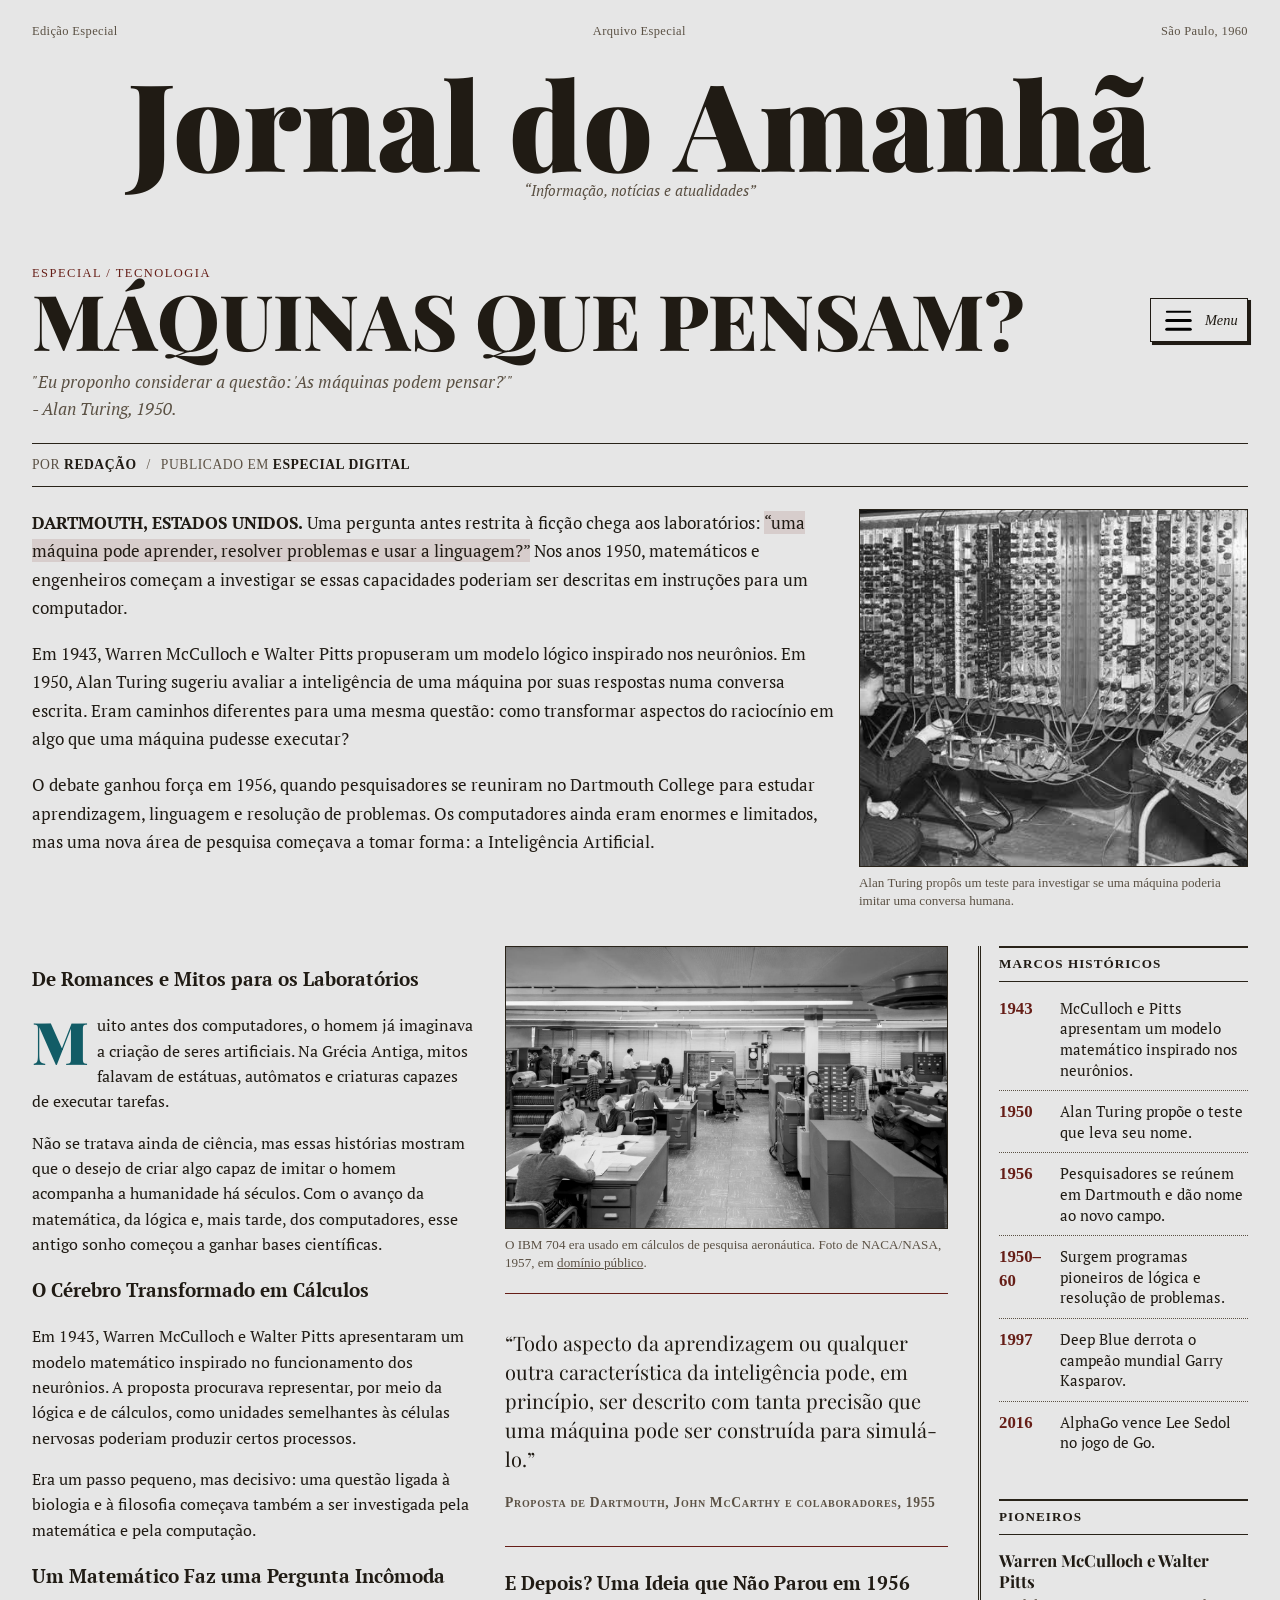
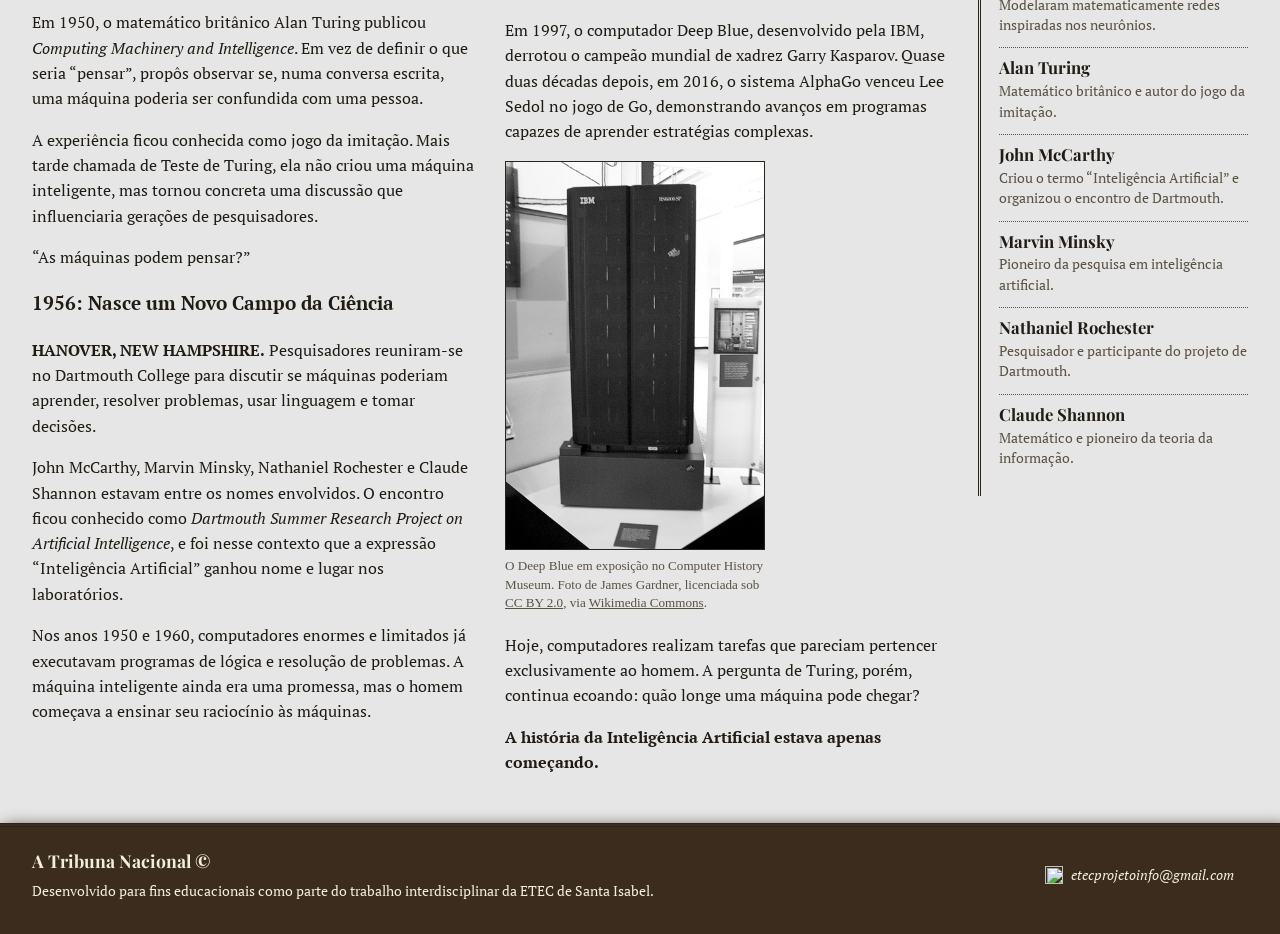
==== commit 1bb9f371: "Merge branch 'master' of https://github.com/4reallipe/ETEC_site_ia" ====
--- a/Index.html
+++ b/Index.html
@@ -1,167 +1,167 @@
-<!DOCTYPE html>
-<html lang="pt-BR">
-<head>
-  <meta charset="UTF-8">
-  <meta name="viewport" content="width=device-width, initial-scale=1.0">
-  <title>Principais IAs - Gazeta Tecnológica</title>
-  <link rel="preconnect" href="https://fonts.googleapis.com">
-  <link rel="preconnect" href="https://fonts.gstatic.com" crossorigin>
-  <link href="https://fonts.googleapis.com/css2?family=Old+Standard+TT:ital,wght@0,400;0,700;1,400&family=Playfair+Display:ital,wght@0,700;0,900;1,400;1,700&family=PT+Serif:ital,wght@0,400;0,700;1,400&display=swap" rel="stylesheet">
-  <link rel="stylesheet" type="text/css" href="css/style_jornal.css"/>
-  <link rel="icon" href="Img/Logo-site/logo ancestral.png">
-</head>
-<body>
-  <header class="cabecalho">
-    <div class="cabecalho__barra-superior">
-      <span>Edição Especial</span>
-      <span>Arquivo Especial</span>
-            <time datetime="1960">São Paulo, 1960</time>
-    </div>
-    <h1 class="masthead">Jornal do Amanhã</h1>
-    <p class="subtitulo-jornal">“Informação, notícias e atualidades”</p>
-  </header>
-
-  <main>
-    <article>
-      <header class="cabecalho-materia">
-        <p class="editoria">
-          Especial / Tecnologia
-        </p>
-        <nav class="menu" aria-label="Navegação principal">
-          <details class="menu__disclosure">
-            <summary class="menu__trigger">
-                <svg width="35px" height="35px" viewBox="0 0 24.00 24.00" fill="none" xmlns="http://www.w3.org/2000/svg" transform="matrix(1, 0, 0, 1, 0, 0)rotate(0)"><g id="SVGRepo_bgCarrier" stroke-width="0"></g><g id="SVGRepo_tracerCarrier" stroke-linecap="round" stroke-linejoin="round"></g><g id="SVGRepo_iconCarrier"> <path d="M4 18L20 18" stroke="#000000" stroke-width="2.208" stroke-linecap="round"></path> <path d="M4 12L20 12" stroke="#000000" stroke-width="2.208" stroke-linecap="round"></path> <path d="M4 6L20 6" stroke="#000000" stroke-width="1.3" stroke-linecap="round"></path> </g></svg>
-              Menu
-            </summary>
-            <div class="menu__painel">
-              <a href="pesquisas/historia_origem.docx" download class="menu__link">
-                <img src="Img/download (1).png" alt="">
-                Baixar pesquisa (.docx)
-              </a>
-              <a href="ML.HTML" class="menu__link">
-                Viajar para os anos 2000
-              </a>
-              <a href="chat.html" class="menu__link">
-                ir pra 2022/teste 
-              </a>
-            </div>
-          </details>
-        </nav>
-        <h2 class="titulo">
-            MÁQUINAS QUE PENSAM?
-        </h2>
-      </header>
-
-      <p class="linha-fina">
-        "Eu proponho considerar a questão:&nbsp;'As máquinas podem pensar?'"<br>
-        - Alan Turing, 1950.
-      </p>
-      <p class="ficha-materia">
-        Por <span class="ficha-materia__local">Redação</span>
-        <span class="ficha-materia__separador">/</span>
-        Publicado em <span class="ficha-materia__local">Especial Digital</span>
-      </p>
-
-      <div class="Pesquisa">
-        <div class="abertura-materia">
-          <div class="abertura-materia__texto">
-            <p><strong>DARTMOUTH, ESTADOS UNIDOS.</strong> Uma pergunta antes restrita à ficção chega aos laboratórios: <q class="marca-texto">uma máquina pode aprender, resolver problemas e usar a linguagem?</q> Nos anos 1950, matemáticos e engenheiros começam a investigar se essas capacidades poderiam ser descritas em instruções para um computador.</p>
-            <p>Em 1943, Warren McCulloch e Walter Pitts propuseram um modelo lógico inspirado nos neurônios. Em 1950, Alan Turing sugeriu avaliar a inteligência de uma máquina por suas respostas numa conversa escrita. Eram caminhos diferentes para uma mesma questão: como transformar aspectos do raciocínio em algo que uma máquina pudesse executar?</p>
-            <p>O debate ganhou força em 1956, quando pesquisadores se reuniram no Dartmouth College para estudar aprendizagem, linguagem e resolução de problemas. Os computadores ainda eram enormes e limitados, mas uma nova área de pesquisa começava a tomar forma: a Inteligência Artificial.</p>
-          </div>
-          <figure class="abertura-materia__imagem">
-              <img src="Img/turing.jpg" alt="Retrato de Alan Turing, matemático britânico.">
-            <figcaption>Alan Turing propôs um teste para investigar se uma máquina poderia imitar uma conversa humana.</figcaption>
-          </figure>
-        </div>
-        <div class="corpo-materia">
-          <section class="primeiro-paragrafo" aria-labelledby="primeiros-passos">
-            <h3 id="primeiros-passos">De Romances e Mitos para os Laboratórios</h3>
-            <p id="primeiro_paragrafo">Muito antes dos computadores, o homem já imaginava a criação de seres artificiais. Na Grécia Antiga, mitos falavam de estátuas, autômatos e criaturas capazes de executar tarefas.</p>
-            <p>Não se tratava ainda de ciência, mas essas histórias mostram que o desejo de criar algo capaz de imitar o homem acompanha a humanidade há séculos. Com o avanço da matemática, da lógica e, mais tarde, dos computadores, esse antigo sonho começou a ganhar bases científicas.</p>
-          </section>
-
-          <section class="segundo-paragrafo">
-            <h3>O Cérebro Transformado em Cálculos</h3>
-            <p>Em 1943, Warren McCulloch e Walter Pitts apresentaram um modelo matemático inspirado no funcionamento dos neurônios. A proposta procurava representar, por meio da lógica e de cálculos, como unidades semelhantes às células nervosas poderiam produzir certos processos.</p>
-            <p>Era um passo pequeno, mas decisivo: uma questão ligada à biologia e à filosofia começava também a ser investigada pela matemática e pela computação.</p>
-          </section>
-
-          <section class="terceiro-paragrafo">
-            <h3>Um Matemático Faz uma Pergunta Incômoda</h3>
-            <p>Em 1950, o matemático britânico Alan Turing publicou <cite>Computing Machinery and Intelligence</cite>. Em vez de definir o que seria “pensar”, propôs observar se, numa conversa escrita, uma máquina poderia ser confundida com uma pessoa.</p>
-            <p>A experiência ficou conhecida como jogo da imitação. Mais tarde chamada de Teste de Turing, ela não criou uma máquina inteligente, mas tornou concreta uma discussão que influenciaria gerações de pesquisadores.</p>
-            <p class="pergunta-destaque">“As máquinas podem pensar?”</p>
-          </section>
-
-          <section class="quarto-paragrafo">
-            <h3>1956: Nasce um Novo Campo da Ciência</h3>
-            <p><strong>HANOVER, NEW HAMPSHIRE.</strong> Pesquisadores reuniram-se no Dartmouth College para discutir se máquinas poderiam aprender, resolver problemas, usar linguagem e tomar decisões.</p>
-            <p>John McCarthy, Marvin Minsky, Nathaniel Rochester e Claude Shannon estavam entre os nomes envolvidos. O encontro ficou conhecido como <cite>Dartmouth Summer Research Project on Artificial Intelligence</cite>, e foi nesse contexto que a expressão “Inteligência Artificial” ganhou nome e lugar nos laboratórios.</p>
-            <p>Nos anos 1950 e 1960, computadores enormes e limitados já executavam programas de lógica e resolução de problemas. A máquina inteligente ainda era uma promessa, mas o homem começava a ensinar seu raciocínio às máquinas.</p>
-          </section>
-
-          <figure class="imagem-materia imagem-materia--paisagem">
-            <img src="Img/ibm-704-1957.jpg" alt="Duas operadoras trabalham diante de um computador IBM 704 no centro de pesquisa Langley, em 1957.">
-            <figcaption>O IBM 704 era usado em cálculos de pesquisa aeronáutica. Foto de NACA/NASA, 1957, em <a href="https://commons.wikimedia.org/wiki/File:IBM_704_Computer_Operations_(LRC-1957-B701_P-05391).tiff" target="_blank" rel="noopener">domínio público</a>.</figcaption>
-          </figure>
-
-          <figure class="citacao-destaque">
-            <p>“Todo aspecto da aprendizagem ou qualquer outra característica da inteligência pode, em princípio, ser descrito com tanta precisão que uma máquina pode ser construída para simulá-lo.”</p>
-            <cite class="citacao-destaque__fonte">Proposta de Dartmouth, John McCarthy e colaboradores, 1955</cite>
-          </figure>
-
-          <section class="quinto-paragrafo">
-            <h3>E Depois? Uma Ideia que Não Parou em 1956</h3>
-            <p>Em 1997, o computador Deep Blue, desenvolvido pela IBM, derrotou o campeão mundial de xadrez Garry Kasparov. Quase duas décadas depois, em 2016, o sistema AlphaGo venceu Lee Sedol no jogo de Go, demonstrando avanços em programas capazes de aprender estratégias complexas.</p>
-            <figure class="imagem-materia imagem-materia--retrato">
-              <img src="Img/deep-blue-museu.jpg" alt="O computador de xadrez Deep Blue em exposição no Computer History Museum.">
-              <figcaption>O Deep Blue em exposição no Computer History Museum. Foto de James Gardner, licenciada sob <a href="https://creativecommons.org/licenses/by/2.0/" target="_blank" rel="noopener">CC BY 2.0</a>, via <a href="https://commons.wikimedia.org/wiki/File:Deep_Blue.jpg" target="_blank" rel="noopener">Wikimedia Commons</a>.</figcaption>
-            </figure>
-            <p>Hoje, computadores realizam tarefas que pareciam pertencer exclusivamente ao homem. A pergunta de Turing, porém, continua ecoando: quão longe uma máquina pode chegar?</p>
-            <p><strong>A história da Inteligência Artificial estava apenas começando.</strong></p>
-          </section>
-        </div>
-
-        <aside class="caixa-lateral" aria-label="Informações complementares">
-          <section class="caixa" aria-labelledby="marcos-historicos">
-            <h3 id="marcos-historicos" class="caixa__titulo">Marcos Históricos</h3>
-            <ul class="linha-do-tempo">
-              <li><time class="linha-do-tempo__ano" datetime="1943">1943</time><span>McCulloch e Pitts apresentam um modelo matemático inspirado nos neurônios.</span></li>
-              <li><time class="linha-do-tempo__ano" datetime="1950">1950</time><span>Alan Turing propõe o teste que leva seu nome.</span></li>
-              <li><time class="linha-do-tempo__ano" datetime="1956">1956</time><span>Pesquisadores se reúnem em Dartmouth e dão nome ao novo campo.</span></li>
-              <li><span class="linha-do-tempo__ano">1950–60</span><span>Surgem programas pioneiros de lógica e resolução de problemas.</span></li>
-              <li><time class="linha-do-tempo__ano" datetime="1997">1997</time><span>Deep Blue derrota o campeão mundial Garry Kasparov.</span></li>
-              <li><time class="linha-do-tempo__ano" datetime="2016">2016</time><span>AlphaGo vence Lee Sedol no jogo de Go.</span></li>
-            </ul>
-          </section>
-          <section class="caixa" aria-labelledby="pioneiros">
-            <h3 id="pioneiros" class="caixa__titulo">Pioneiros</h3>
-            <dl class="perfis">
-              <div class="perfis__item"><dt>Warren McCulloch e Walter Pitts</dt><dd>Modelaram matematicamente redes inspiradas nos neurônios.</dd></div>
-              <div class="perfis__item"><dt>Alan Turing</dt><dd>Matemático britânico e autor do jogo da imitação.</dd></div>
-              <div class="perfis__item"><dt>John McCarthy</dt><dd>Criou o termo “Inteligência Artificial” e organizou o encontro de Dartmouth.</dd></div>
-              <div class="perfis__item"><dt>Marvin Minsky</dt><dd>Pioneiro da pesquisa em inteligência artificial.</dd></div>
-              <div class="perfis__item"><dt>Nathaniel Rochester</dt><dd>Pesquisador e participante do projeto de Dartmouth.</dd></div>
-              <div class="perfis__item"><dt>Claude Shannon</dt><dd>Matemático e pioneiro da teoria da informação.</dd></div>
-            </dl>
-          </section>
-        </aside>
-      </div>
-    </article>
-  </main>
-
-  <footer class="rodape">
-    <div>
-      <h2 class="rodape__titulo">A Tribuna Nacional &copy;</h2>
-      <p>Desenvolvido para fins educacionais como parte do trabalho interdisciplinar da ETEC de Santa Isabel.</p>
-    </div>
-    <address class="rodape__endereco">
-      <a href="mailto:etecprojetoinfo@gmail.com" class="rodape__contato">
-        <img src="Img/email.svg" alt="">
-        etecprojetoinfo@gmail.com
-      </a>
-    </address>
-  </footer>
-</body>
+<!DOCTYPE html>
+<html lang="pt-BR">
+<head>
+  <meta charset="UTF-8">
+  <meta name="viewport" content="width=device-width, initial-scale=1.0">
+  <title>Principais IAs - Gazeta Tecnológica</title>
+  <link rel="preconnect" href="https://fonts.googleapis.com">
+  <link rel="preconnect" href="https://fonts.gstatic.com" crossorigin>
+  <link href="https://fonts.googleapis.com/css2?family=Old+Standard+TT:ital,wght@0,400;0,700;1,400&family=Playfair+Display:ital,wght@0,700;0,900;1,400;1,700&family=PT+Serif:ital,wght@0,400;0,700;1,400&display=swap" rel="stylesheet">
+  <link rel="stylesheet" type="text/css" href="css/style_jornal.css"/>
+  <link rel="icon" href="Img/Logo-site/logo ancestral.png">
+</head>
+<body>
+  <header class="cabecalho">
+    <div class="cabecalho__barra-superior">
+      <span>Edição Especial</span>
+      <span>Arquivo Especial</span>
+            <time datetime="1960">São Paulo, 1960</time>
+    </div>
+    <h1 class="masthead">Jornal do Amanhã</h1>
+    <p class="subtitulo-jornal">“Informação, notícias e atualidades”</p>
+  </header>
+
+  <main>
+    <article>
+      <header class="cabecalho-materia">
+        <p class="editoria">
+          Especial / Tecnologia
+        </p>
+        <nav class="menu" aria-label="Navegação principal">
+          <details class="menu__disclosure">
+            <summary class="menu__trigger">
+                <svg width="35px" height="35px" viewBox="0 0 24.00 24.00" fill="none" xmlns="http://www.w3.org/2000/svg" transform="matrix(1, 0, 0, 1, 0, 0)rotate(0)"><g id="SVGRepo_bgCarrier" stroke-width="0"></g><g id="SVGRepo_tracerCarrier" stroke-linecap="round" stroke-linejoin="round"></g><g id="SVGRepo_iconCarrier"> <path d="M4 18L20 18" stroke="#000000" stroke-width="2.208" stroke-linecap="round"></path> <path d="M4 12L20 12" stroke="#000000" stroke-width="2.208" stroke-linecap="round"></path> <path d="M4 6L20 6" stroke="#000000" stroke-width="1.3" stroke-linecap="round"></path> </g></svg>
+              Menu
+            </summary>
+            <div class="menu__painel">
+              <a href="pesquisas/historia_origem.docx" download class="menu__link">
+                <img src="Img/download (1).png" alt="">
+                Baixar pesquisa (.docx)
+              </a>
+              <a href="ML.HTML" class="menu__link">
+                Viajar para os anos 2000
+              </a>
+              <a href="chat.html" class="menu__link">
+                ir pra 2022/teste 
+              </a>
+            </div>
+          </details>
+        </nav>
+        <h2 class="titulo">
+            MÁQUINAS QUE PENSAM?
+        </h2>
+      </header>
+
+      <p class="linha-fina">
+        "Eu proponho considerar a questão:&nbsp;'As máquinas podem pensar?'"<br>
+        - Alan Turing, 1950.
+      </p>
+      <p class="ficha-materia">
+        Por <span class="ficha-materia__local">Redação</span>
+        <span class="ficha-materia__separador">/</span>
+        Publicado em <span class="ficha-materia__local">Especial Digital</span>
+      </p>
+
+      <div class="Pesquisa">
+        <div class="abertura-materia">
+          <div class="abertura-materia__texto">
+            <p><strong>DARTMOUTH, ESTADOS UNIDOS.</strong> Uma pergunta antes restrita à ficção chega aos laboratórios: <q class="marca-texto">uma máquina pode aprender, resolver problemas e usar a linguagem?</q> Nos anos 1950, matemáticos e engenheiros começam a investigar se essas capacidades poderiam ser descritas em instruções para um computador.</p>
+            <p>Em 1943, Warren McCulloch e Walter Pitts propuseram um modelo lógico inspirado nos neurônios. Em 1950, Alan Turing sugeriu avaliar a inteligência de uma máquina por suas respostas numa conversa escrita. Eram caminhos diferentes para uma mesma questão: como transformar aspectos do raciocínio em algo que uma máquina pudesse executar?</p>
+            <p>O debate ganhou força em 1956, quando pesquisadores se reuniram no Dartmouth College para estudar aprendizagem, linguagem e resolução de problemas. Os computadores ainda eram enormes e limitados, mas uma nova área de pesquisa começava a tomar forma: a Inteligência Artificial.</p>
+          </div>
+          <figure class="abertura-materia__imagem">
+              <img src="Img/turing.jpg" alt="Retrato de Alan Turing, matemático britânico.">
+            <figcaption>Alan Turing propôs um teste para investigar se uma máquina poderia imitar uma conversa humana.</figcaption>
+          </figure>
+        </div>
+        <div class="corpo-materia">
+          <section class="primeiro-paragrafo" aria-labelledby="primeiros-passos">
+            <h3 id="primeiros-passos">De Romances e Mitos para os Laboratórios</h3>
+            <p id="primeiro_paragrafo">Muito antes dos computadores, o homem já imaginava a criação de seres artificiais. Na Grécia Antiga, mitos falavam de estátuas, autômatos e criaturas capazes de executar tarefas.</p>
+            <p>Não se tratava ainda de ciência, mas essas histórias mostram que o desejo de criar algo capaz de imitar o homem acompanha a humanidade há séculos. Com o avanço da matemática, da lógica e, mais tarde, dos computadores, esse antigo sonho começou a ganhar bases científicas.</p>
+          </section>
+
+          <section class="segundo-paragrafo">
+            <h3>O Cérebro Transformado em Cálculos</h3>
+            <p>Em 1943, Warren McCulloch e Walter Pitts apresentaram um modelo matemático inspirado no funcionamento dos neurônios. A proposta procurava representar, por meio da lógica e de cálculos, como unidades semelhantes às células nervosas poderiam produzir certos processos.</p>
+            <p>Era um passo pequeno, mas decisivo: uma questão ligada à biologia e à filosofia começava também a ser investigada pela matemática e pela computação.</p>
+          </section>
+
+          <section class="terceiro-paragrafo">
+            <h3>Um Matemático Faz uma Pergunta Incômoda</h3>
+            <p>Em 1950, o matemático britânico Alan Turing publicou <cite>Computing Machinery and Intelligence</cite>. Em vez de definir o que seria “pensar”, propôs observar se, numa conversa escrita, uma máquina poderia ser confundida com uma pessoa.</p>
+            <p>A experiência ficou conhecida como jogo da imitação. Mais tarde chamada de Teste de Turing, ela não criou uma máquina inteligente, mas tornou concreta uma discussão que influenciaria gerações de pesquisadores.</p>
+            <p class="pergunta-destaque">“As máquinas podem pensar?”</p>
+          </section>
+
+          <section class="quarto-paragrafo">
+            <h3>1956: Nasce um Novo Campo da Ciência</h3>
+            <p><strong>HANOVER, NEW HAMPSHIRE.</strong> Pesquisadores reuniram-se no Dartmouth College para discutir se máquinas poderiam aprender, resolver problemas, usar linguagem e tomar decisões.</p>
+            <p>John McCarthy, Marvin Minsky, Nathaniel Rochester e Claude Shannon estavam entre os nomes envolvidos. O encontro ficou conhecido como <cite>Dartmouth Summer Research Project on Artificial Intelligence</cite>, e foi nesse contexto que a expressão “Inteligência Artificial” ganhou nome e lugar nos laboratórios.</p>
+            <p>Nos anos 1950 e 1960, computadores enormes e limitados já executavam programas de lógica e resolução de problemas. A máquina inteligente ainda era uma promessa, mas o homem começava a ensinar seu raciocínio às máquinas.</p>
+          </section>
+
+          <figure class="imagem-materia imagem-materia--paisagem">
+            <img src="Img/ibm-704-1957.jpg" alt="Duas operadoras trabalham diante de um computador IBM 704 no centro de pesquisa Langley, em 1957.">
+            <figcaption>O IBM 704 era usado em cálculos de pesquisa aeronáutica. Foto de NACA/NASA, 1957, em <a href="https://commons.wikimedia.org/wiki/File:IBM_704_Computer_Operations_(LRC-1957-B701_P-05391).tiff" target="_blank" rel="noopener">domínio público</a>.</figcaption>
+          </figure>
+
+          <figure class="citacao-destaque">
+            <p>“Todo aspecto da aprendizagem ou qualquer outra característica da inteligência pode, em princípio, ser descrito com tanta precisão que uma máquina pode ser construída para simulá-lo.”</p>
+            <cite class="citacao-destaque__fonte">Proposta de Dartmouth, John McCarthy e colaboradores, 1955</cite>
+          </figure>
+
+          <section class="quinto-paragrafo">
+            <h3>E Depois? Uma Ideia que Não Parou em 1956</h3>
+            <p>Em 1997, o computador Deep Blue, desenvolvido pela IBM, derrotou o campeão mundial de xadrez Garry Kasparov. Quase duas décadas depois, em 2016, o sistema AlphaGo venceu Lee Sedol no jogo de Go, demonstrando avanços em programas capazes de aprender estratégias complexas.</p>
+            <figure class="imagem-materia imagem-materia--retrato">
+              <img src="Img/deep-blue-museu.jpg" alt="O computador de xadrez Deep Blue em exposição no Computer History Museum.">
+              <figcaption>O Deep Blue em exposição no Computer History Museum. Foto de James Gardner, licenciada sob <a href="https://creativecommons.org/licenses/by/2.0/" target="_blank" rel="noopener">CC BY 2.0</a>, via <a href="https://commons.wikimedia.org/wiki/File:Deep_Blue.jpg" target="_blank" rel="noopener">Wikimedia Commons</a>.</figcaption>
+            </figure>
+            <p>Hoje, computadores realizam tarefas que pareciam pertencer exclusivamente ao homem. A pergunta de Turing, porém, continua ecoando: quão longe uma máquina pode chegar?</p>
+            <p><strong>A história da Inteligência Artificial estava apenas começando.</strong></p>
+          </section>
+        </div>
+
+        <aside class="caixa-lateral" aria-label="Informações complementares">
+          <section class="caixa" aria-labelledby="marcos-historicos">
+            <h3 id="marcos-historicos" class="caixa__titulo">Marcos Históricos</h3>
+            <ul class="linha-do-tempo">
+              <li><time class="linha-do-tempo__ano" datetime="1943">1943</time><span>McCulloch e Pitts apresentam um modelo matemático inspirado nos neurônios.</span></li>
+              <li><time class="linha-do-tempo__ano" datetime="1950">1950</time><span>Alan Turing propõe o teste que leva seu nome.</span></li>
+              <li><time class="linha-do-tempo__ano" datetime="1956">1956</time><span>Pesquisadores se reúnem em Dartmouth e dão nome ao novo campo.</span></li>
+              <li><span class="linha-do-tempo__ano">1950–60</span><span>Surgem programas pioneiros de lógica e resolução de problemas.</span></li>
+              <li><time class="linha-do-tempo__ano" datetime="1997">1997</time><span>Deep Blue derrota o campeão mundial Garry Kasparov.</span></li>
+              <li><time class="linha-do-tempo__ano" datetime="2016">2016</time><span>AlphaGo vence Lee Sedol no jogo de Go.</span></li>
+            </ul>
+          </section>
+          <section class="caixa" aria-labelledby="pioneiros">
+            <h3 id="pioneiros" class="caixa__titulo">Pioneiros</h3>
+            <dl class="perfis">
+              <div class="perfis__item"><dt>Warren McCulloch e Walter Pitts</dt><dd>Modelaram matematicamente redes inspiradas nos neurônios.</dd></div>
+              <div class="perfis__item"><dt>Alan Turing</dt><dd>Matemático britânico e autor do jogo da imitação.</dd></div>
+              <div class="perfis__item"><dt>John McCarthy</dt><dd>Criou o termo “Inteligência Artificial” e organizou o encontro de Dartmouth.</dd></div>
+              <div class="perfis__item"><dt>Marvin Minsky</dt><dd>Pioneiro da pesquisa em inteligência artificial.</dd></div>
+              <div class="perfis__item"><dt>Nathaniel Rochester</dt><dd>Pesquisador e participante do projeto de Dartmouth.</dd></div>
+              <div class="perfis__item"><dt>Claude Shannon</dt><dd>Matemático e pioneiro da teoria da informação.</dd></div>
+            </dl>
+          </section>
+        </aside>
+      </div>
+    </article>
+  </main>
+
+  <footer class="rodape">
+    <div>
+      <h2 class="rodape__titulo">A Tribuna Nacional &copy;</h2>
+      <p>Desenvolvido para fins educacionais como parte do trabalho interdisciplinar da ETEC de Santa Isabel.</p>
+    </div>
+    <address class="rodape__endereco">
+      <a href="mailto:etecprojetoinfo@gmail.com" class="rodape__contato">
+        <img src="Img/email.svg" alt="">
+        etecprojetoinfo@gmail.com
+      </a>
+    </address>
+  </footer>
+</body>
 </html>
--- a/css/style_jornal.css
+++ b/css/style_jornal.css
@@ -117,10 +117,10 @@
   transition: background 0.2s ease, color 0.2s ease, box-shadow 0.45s ease;
 }
 
-.menu__trigger svg {
-  width: 1.25em;
-  height: 1.25em;
-  flex: 0 0 auto;
+.menu__trigger img {
+  width: 1em;
+  height: 1em;
+  object-fit: contain;
 }
 
 .menu__trigger::-webkit-details-marker {
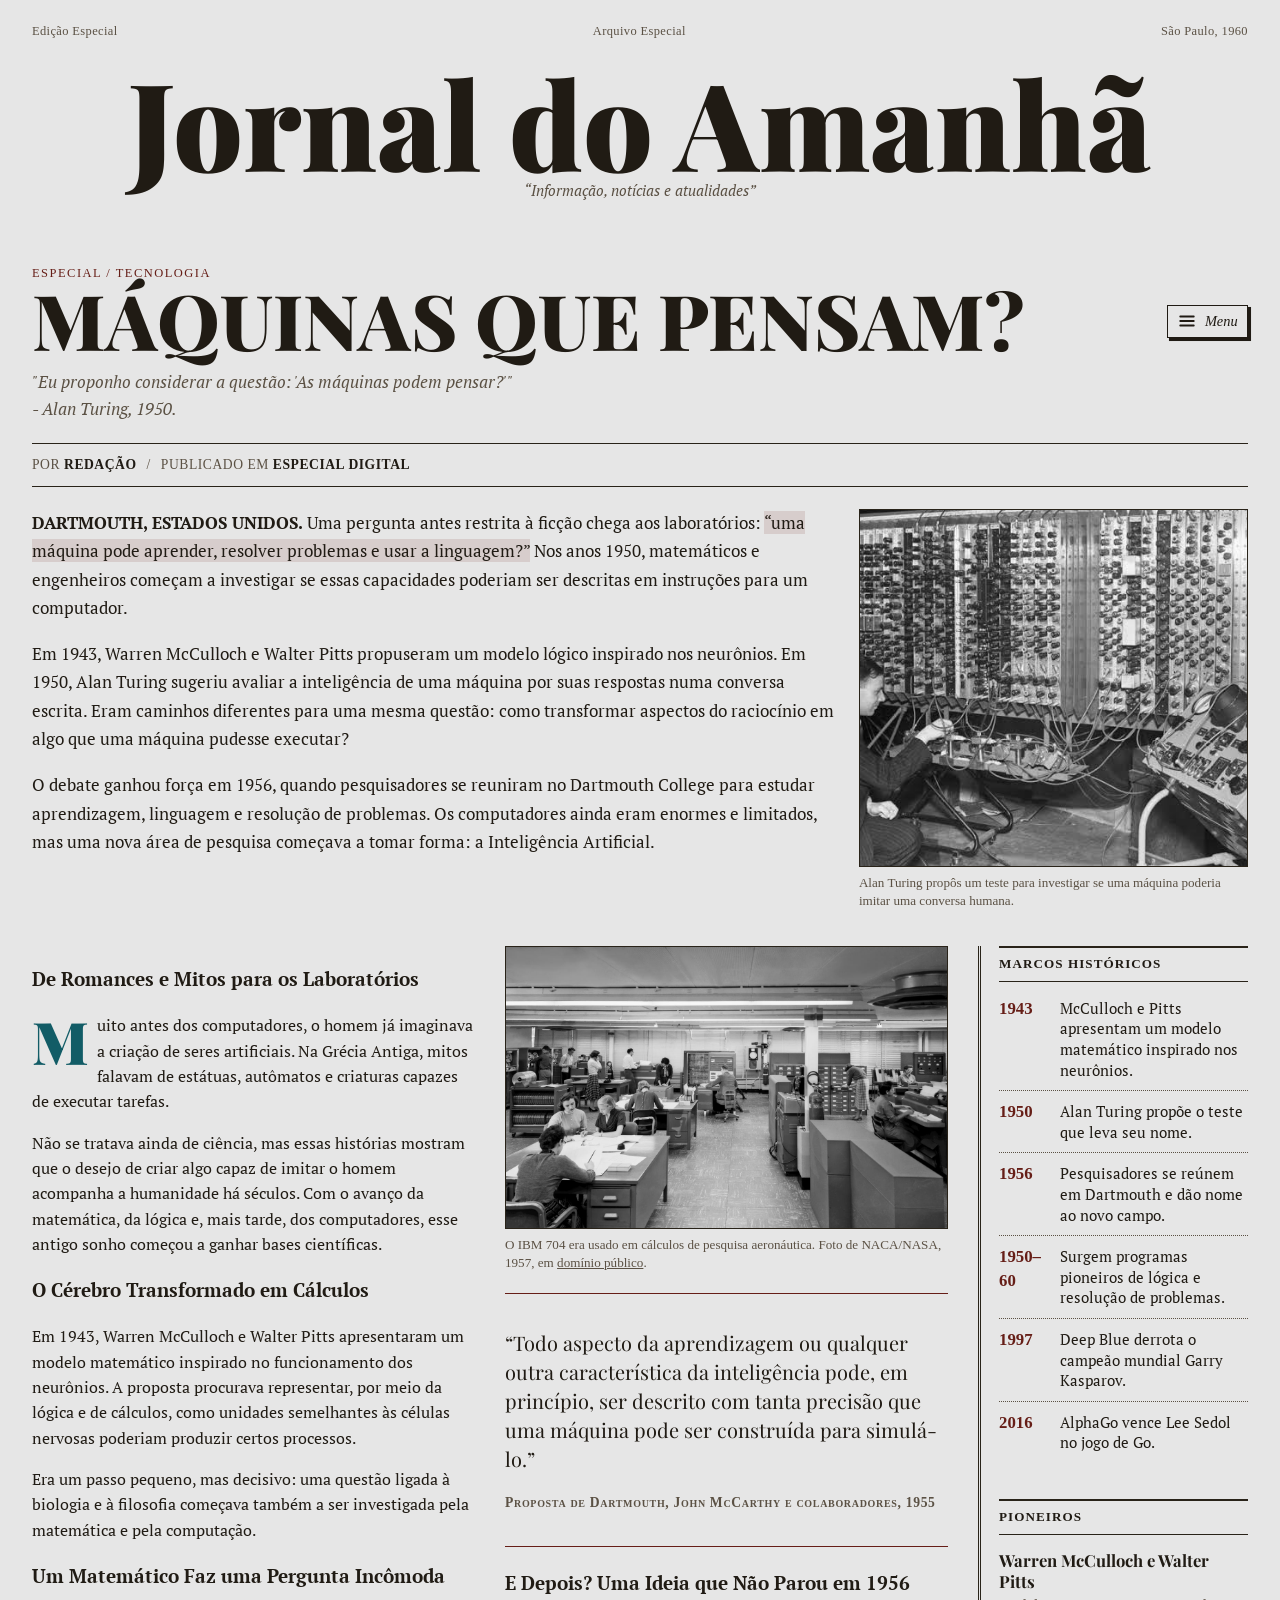
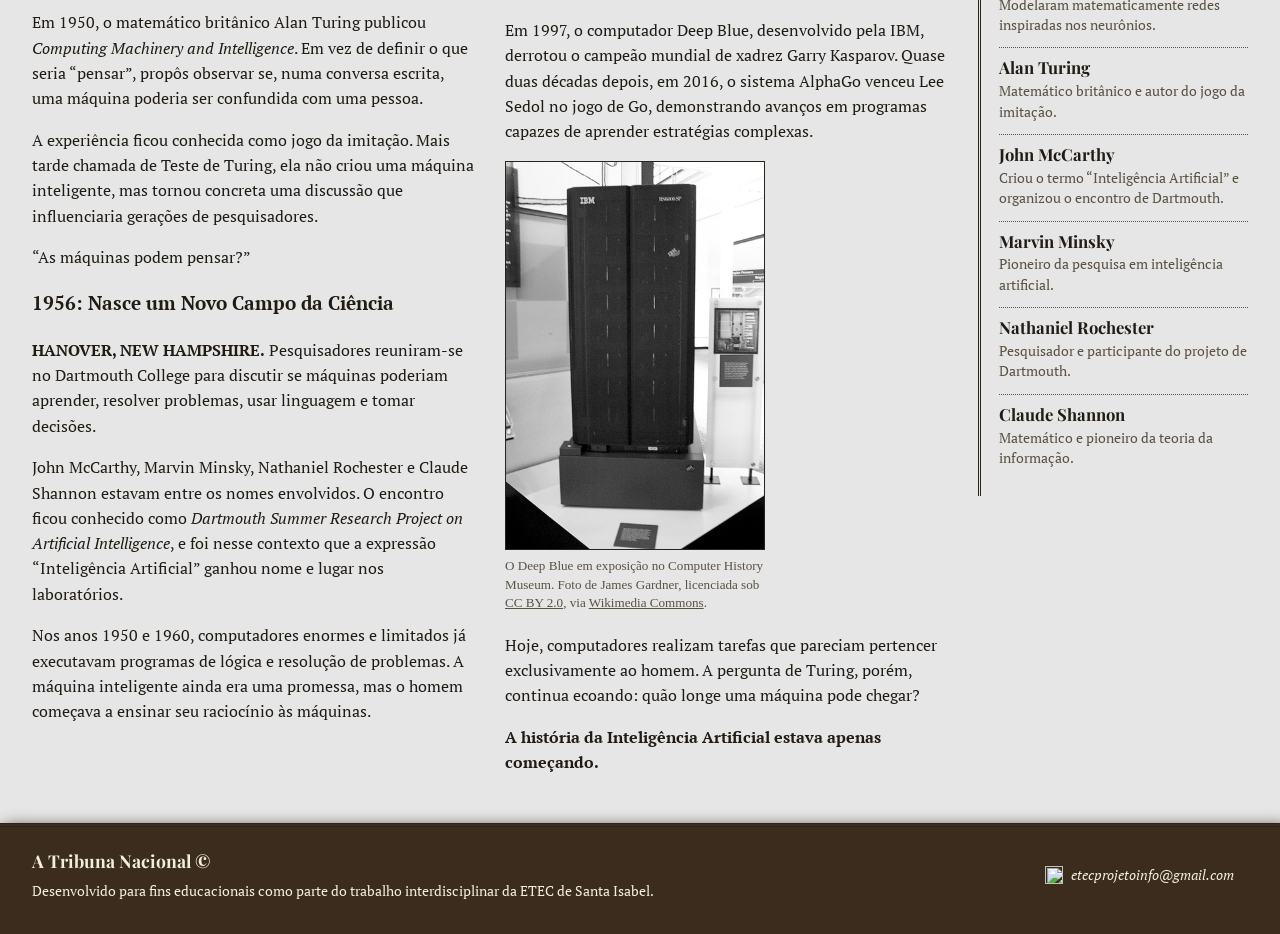
==== commit 7a4f259b: "arrumei o svg do index" ====
--- a/Index.html
+++ b/Index.html
@@ -30,7 +30,9 @@
         <nav class="menu" aria-label="Navegação principal">
           <details class="menu__disclosure">
             <summary class="menu__trigger">
-                <svg width="35px" height="35px" viewBox="0 0 24.00 24.00" fill="none" xmlns="http://www.w3.org/2000/svg" transform="matrix(1, 0, 0, 1, 0, 0)rotate(0)"><g id="SVGRepo_bgCarrier" stroke-width="0"></g><g id="SVGRepo_tracerCarrier" stroke-linecap="round" stroke-linejoin="round"></g><g id="SVGRepo_iconCarrier"> <path d="M4 18L20 18" stroke="#000000" stroke-width="2.208" stroke-linecap="round"></path> <path d="M4 12L20 12" stroke="#000000" stroke-width="2.208" stroke-linecap="round"></path> <path d="M4 6L20 6" stroke="#000000" stroke-width="1.3" stroke-linecap="round"></path> </g></svg>
+              <svg viewBox="0 0 24 24" fill="none" xmlns="http://www.w3.org/2000/svg" aria-hidden="true">
+                <path d="M3 6h18M3 12h18M3 18h18" stroke="currentColor" stroke-width="2.5" stroke-linecap="round"/>
+              </svg>
               Menu
             </summary>
             <div class="menu__painel">
--- a/css/style_jornal.css
+++ b/css/style_jornal.css
@@ -117,10 +117,10 @@
   transition: background 0.2s ease, color 0.2s ease, box-shadow 0.45s ease;
 }
 
-.menu__trigger img {
-  width: 1em;
-  height: 1em;
-  object-fit: contain;
+.menu__trigger svg {
+  width: 1.25em;
+  height: 1.25em;
+  flex: 0 0 auto;
 }
 
 .menu__trigger::-webkit-details-marker {
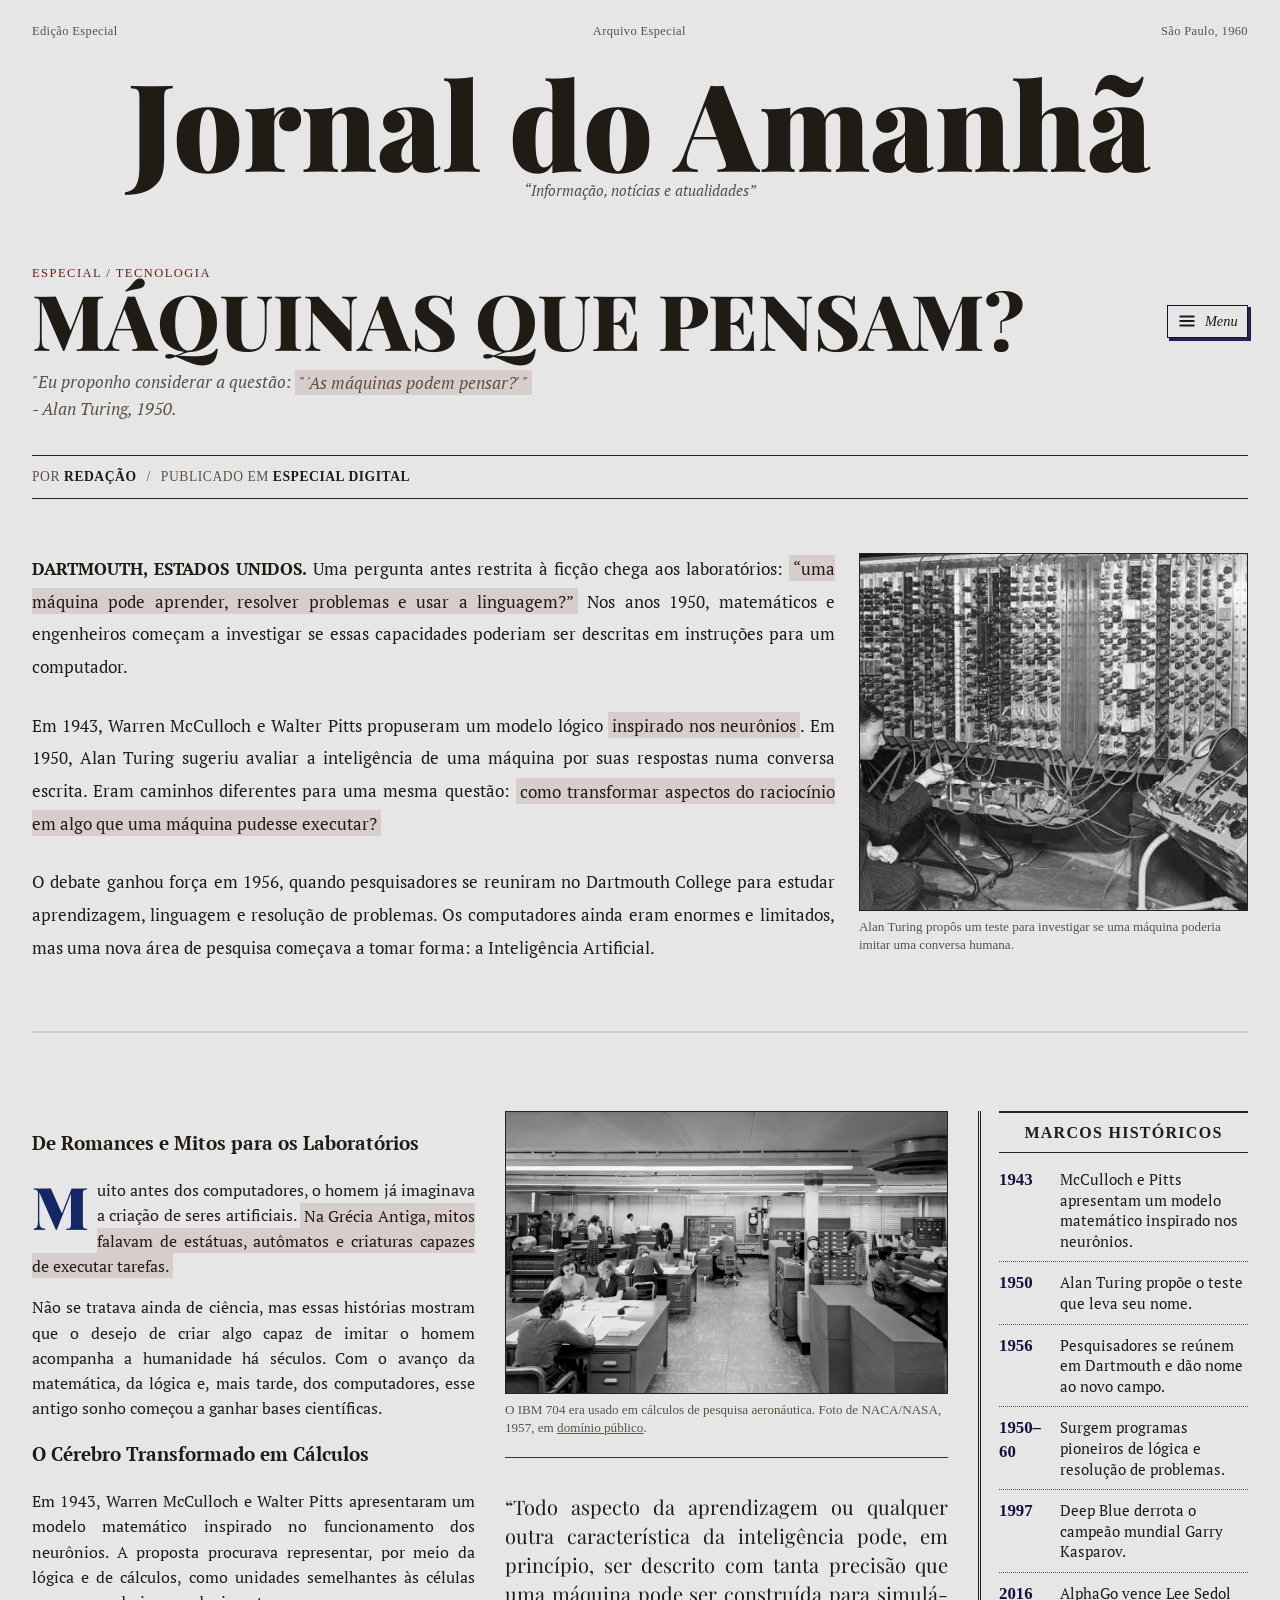
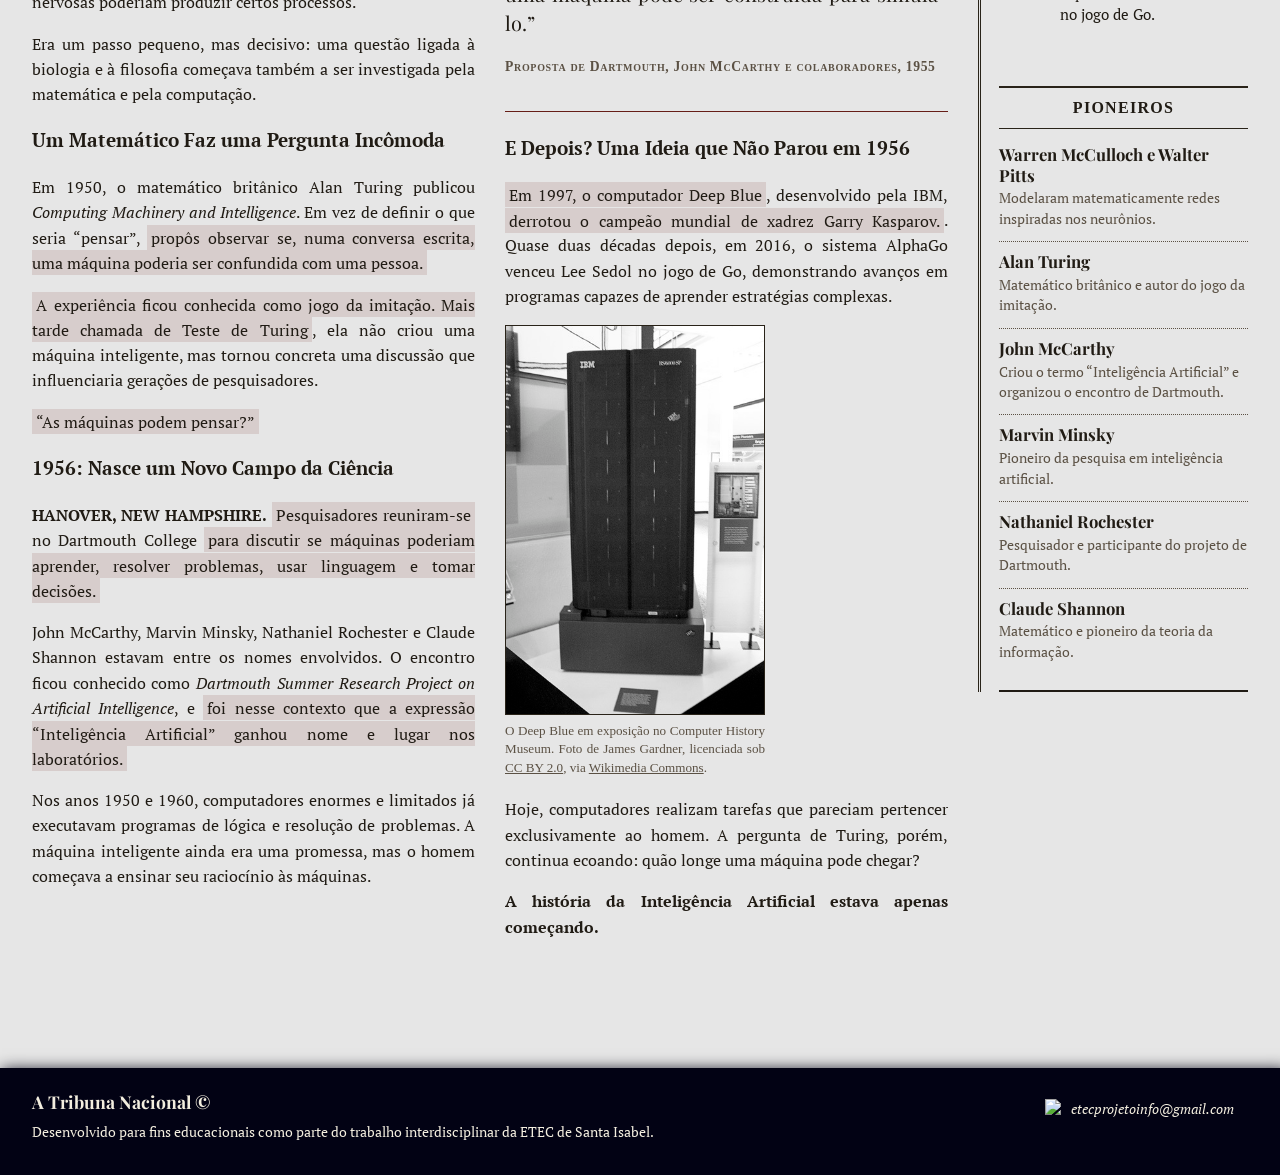
==== commit 5d9ce8c2: "melhorei o design do index." ====
--- a/Index.html
+++ b/Index.html
@@ -55,7 +55,7 @@
       </header>
 
       <p class="linha-fina">
-        "Eu proponho considerar a questão:&nbsp;'As máquinas podem pensar?'"<br>
+        "Eu proponho considerar a questão:&nbsp;<mark class="marca-texto">" 'As máquinas podem pensar?' "</mark><br>
         - Alan Turing, 1950.
       </p>
       <p class="ficha-materia">
@@ -64,22 +64,23 @@
         Publicado em <span class="ficha-materia__local">Especial Digital</span>
       </p>
 
-      <div class="Pesquisa">
+      <div class="Pesquisa" style="margin-bottom: 5rem;">
         <div class="abertura-materia">
           <div class="abertura-materia__texto">
-            <p><strong>DARTMOUTH, ESTADOS UNIDOS.</strong> Uma pergunta antes restrita à ficção chega aos laboratórios: <q class="marca-texto">uma máquina pode aprender, resolver problemas e usar a linguagem?</q> Nos anos 1950, matemáticos e engenheiros começam a investigar se essas capacidades poderiam ser descritas em instruções para um computador.</p>
-            <p>Em 1943, Warren McCulloch e Walter Pitts propuseram um modelo lógico inspirado nos neurônios. Em 1950, Alan Turing sugeriu avaliar a inteligência de uma máquina por suas respostas numa conversa escrita. Eram caminhos diferentes para uma mesma questão: como transformar aspectos do raciocínio em algo que uma máquina pudesse executar?</p>
-            <p>O debate ganhou força em 1956, quando pesquisadores se reuniram no Dartmouth College para estudar aprendizagem, linguagem e resolução de problemas. Os computadores ainda eram enormes e limitados, mas uma nova área de pesquisa começava a tomar forma: a Inteligência Artificial.</p>
+            <p class="abertura_p"><strong>DARTMOUTH, ESTADOS UNIDOS.</strong> Uma pergunta antes restrita à ficção chega aos laboratórios: <q class="marca-texto">uma máquina pode aprender, resolver problemas e usar a linguagem?</q> Nos anos 1950, matemáticos e engenheiros começam a investigar se essas capacidades poderiam ser descritas em instruções para um computador.</p>
+            <p class="abertura_p">Em 1943, Warren McCulloch e Walter Pitts propuseram um modelo lógico <mark class="marca-texto">inspirado nos neurônios</mark>. Em 1950, Alan Turing sugeriu avaliar a inteligência de uma máquina por suas respostas numa conversa escrita. Eram caminhos diferentes para uma mesma questão: <mark class="marca-texto">como transformar aspectos do raciocínio em algo que uma máquina pudesse executar?</mark></p>
+            <p class="abertura_p">O debate ganhou força em 1956, quando pesquisadores se reuniram no Dartmouth College para estudar aprendizagem, linguagem e resolução de problemas. Os computadores ainda eram enormes e limitados, mas uma nova área de pesquisa começava a tomar forma: a Inteligência Artificial.</p>
           </div>
           <figure class="abertura-materia__imagem">
-              <img src="Img/turing.jpg" alt="Retrato de Alan Turing, matemático britânico.">
+            <img src="Img/turing.jpg" alt="Retrato de Alan Turing, matemático britânico.">
             <figcaption>Alan Turing propôs um teste para investigar se uma máquina poderia imitar uma conversa humana.</figcaption>
           </figure>
         </div>
+
         <div class="corpo-materia">
           <section class="primeiro-paragrafo" aria-labelledby="primeiros-passos">
             <h3 id="primeiros-passos">De Romances e Mitos para os Laboratórios</h3>
-            <p id="primeiro_paragrafo">Muito antes dos computadores, o homem já imaginava a criação de seres artificiais. Na Grécia Antiga, mitos falavam de estátuas, autômatos e criaturas capazes de executar tarefas.</p>
+            <p id="primeiro_paragrafo">Muito antes dos computadores, o homem já imaginava a criação de seres artificiais. <mark class="marca-texto">Na Grécia Antiga, mitos falavam de estátuas, autômatos e criaturas capazes de executar tarefas.</mark></p>
             <p>Não se tratava ainda de ciência, mas essas histórias mostram que o desejo de criar algo capaz de imitar o homem acompanha a humanidade há séculos. Com o avanço da matemática, da lógica e, mais tarde, dos computadores, esse antigo sonho começou a ganhar bases científicas.</p>
           </section>
 
@@ -89,18 +90,18 @@
             <p>Era um passo pequeno, mas decisivo: uma questão ligada à biologia e à filosofia começava também a ser investigada pela matemática e pela computação.</p>
           </section>
 
-          <section class="terceiro-paragrafo">
+          <section class="terceiro-paragrafo" style="margin-top: 1rem;">
             <h3>Um Matemático Faz uma Pergunta Incômoda</h3>
-            <p>Em 1950, o matemático britânico Alan Turing publicou <cite>Computing Machinery and Intelligence</cite>. Em vez de definir o que seria “pensar”, propôs observar se, numa conversa escrita, uma máquina poderia ser confundida com uma pessoa.</p>
-            <p>A experiência ficou conhecida como jogo da imitação. Mais tarde chamada de Teste de Turing, ela não criou uma máquina inteligente, mas tornou concreta uma discussão que influenciaria gerações de pesquisadores.</p>
-            <p class="pergunta-destaque">“As máquinas podem pensar?”</p>
+            <p>Em 1950, o matemático britânico Alan Turing publicou <cite>Computing Machinery and Intelligence</cite>. Em vez de definir o que seria “pensar”, <mark class="marca-texto">propôs observar se, numa conversa escrita, uma máquina poderia ser confundida com uma pessoa.</mark></p>
+            <p><mark class="marca-texto">A experiência ficou conhecida como jogo da imitação. Mais tarde chamada de Teste de Turing</mark>, ela não criou uma máquina inteligente, mas tornou concreta uma discussão que influenciaria gerações de pesquisadores.</p>
+            <p class="pergunta-destaque" align="center"><mark class="marca-texto">“As máquinas podem pensar?”</mark></p>
           </section>
 
           <section class="quarto-paragrafo">
             <h3>1956: Nasce um Novo Campo da Ciência</h3>
-            <p><strong>HANOVER, NEW HAMPSHIRE.</strong> Pesquisadores reuniram-se no Dartmouth College para discutir se máquinas poderiam aprender, resolver problemas, usar linguagem e tomar decisões.</p>
-            <p>John McCarthy, Marvin Minsky, Nathaniel Rochester e Claude Shannon estavam entre os nomes envolvidos. O encontro ficou conhecido como <cite>Dartmouth Summer Research Project on Artificial Intelligence</cite>, e foi nesse contexto que a expressão “Inteligência Artificial” ganhou nome e lugar nos laboratórios.</p>
-            <p>Nos anos 1950 e 1960, computadores enormes e limitados já executavam programas de lógica e resolução de problemas. A máquina inteligente ainda era uma promessa, mas o homem começava a ensinar seu raciocínio às máquinas.</p>
+            <p class="quarto-paragrafo-p"><strong>HANOVER, NEW HAMPSHIRE.</strong> <mark class="marca-texto">Pesquisadores reuniram-se</mark> no Dartmouth College <mark class="marca-texto">para discutir se máquinas poderiam aprender, resolver problemas, usar linguagem e tomar decisões.</mark></p>
+            <p class="quarto-paragrafo-p">John McCarthy, Marvin Minsky, Nathaniel Rochester e Claude Shannon estavam entre os nomes envolvidos. O encontro ficou conhecido como <cite>Dartmouth Summer Research Project on Artificial Intelligence</cite>, e <mark class="marca-texto">foi nesse contexto que a expressão “Inteligência Artificial” ganhou nome e lugar nos laboratórios.</mark></p>
+            <p class="quarto-paragrafo-p">Nos anos 1950 e 1960, computadores enormes e limitados já executavam programas de lógica e resolução de problemas. A máquina inteligente ainda era uma promessa, mas o homem começava a ensinar seu raciocínio às máquinas.</p>
           </section>
 
           <figure class="imagem-materia imagem-materia--paisagem">
@@ -115,11 +116,13 @@
 
           <section class="quinto-paragrafo">
             <h3>E Depois? Uma Ideia que Não Parou em 1956</h3>
-            <p>Em 1997, o computador Deep Blue, desenvolvido pela IBM, derrotou o campeão mundial de xadrez Garry Kasparov. Quase duas décadas depois, em 2016, o sistema AlphaGo venceu Lee Sedol no jogo de Go, demonstrando avanços em programas capazes de aprender estratégias complexas.</p>
+            <p><mark class="marca-texto">Em 1997, o computador Deep Blue</mark>, desenvolvido pela IBM, <mark class="marca-texto">derrotou o campeão mundial de xadrez Garry Kasparov.</mark>. Quase duas décadas depois, em 2016, o sistema AlphaGo venceu Lee Sedol no jogo de Go, demonstrando avanços em programas capazes de aprender estratégias complexas.</p>
+
             <figure class="imagem-materia imagem-materia--retrato">
-              <img src="Img/deep-blue-museu.jpg" alt="O computador de xadrez Deep Blue em exposição no Computer History Museum.">
-              <figcaption>O Deep Blue em exposição no Computer History Museum. Foto de James Gardner, licenciada sob <a href="https://creativecommons.org/licenses/by/2.0/" target="_blank" rel="noopener">CC BY 2.0</a>, via <a href="https://commons.wikimedia.org/wiki/File:Deep_Blue.jpg" target="_blank" rel="noopener">Wikimedia Commons</a>.</figcaption>
+              <img src="Img/deep-blue-museu.jpg" alt="O computador de xadrez Deep Blue em exposição no Computer History Museum." align="center">
+              <figcaption align="justify">O Deep Blue em exposição no Computer History Museum. Foto de James Gardner, licenciada sob <a href="https://creativecommons.org/licenses/by/2.0/" target="_blank" rel="noopener">CC BY 2.0</a>, via <a href="https://commons.wikimedia.org/wiki/File:Deep_Blue.jpg" target="_blank" rel="noopener">Wikimedia Commons</a>.</figcaption>
             </figure>
+            
             <p>Hoje, computadores realizam tarefas que pareciam pertencer exclusivamente ao homem. A pergunta de Turing, porém, continua ecoando: quão longe uma máquina pode chegar?</p>
             <p><strong>A história da Inteligência Artificial estava apenas começando.</strong></p>
           </section>
@@ -137,7 +140,7 @@
               <li><time class="linha-do-tempo__ano" datetime="2016">2016</time><span>AlphaGo vence Lee Sedol no jogo de Go.</span></li>
             </ul>
           </section>
-          <section class="caixa" aria-labelledby="pioneiros">
+          <section class="caixa" aria-labelledby="pioneiros" style="margin-top: 1rem; border-bottom: 2px double var(--tinta); border-width: 100%;">
             <h3 id="pioneiros" class="caixa__titulo">Pioneiros</h3>
             <dl class="perfis">
               <div class="perfis__item"><dt>Warren McCulloch e Walter Pitts</dt><dd>Modelaram matematicamente redes inspiradas nos neurônios.</dd></div>
@@ -160,7 +163,7 @@
     </div>
     <address class="rodape__endereco">
       <a href="mailto:etecprojetoinfo@gmail.com" class="rodape__contato">
-        <img src="Img/email.svg" alt="">
+        <img src="Img/email.svg" alt="Email">
         etecprojetoinfo@gmail.com
       </a>
     </address>
--- a/css/style_jornal.css
+++ b/css/style_jornal.css
@@ -2,15 +2,19 @@
   --papel: #e6e6e6;
   --papel-caixa: #f3eedf;
   --tinta: #201b14;
+  --tinta-azul: #11123d;
   --tinta-suave: #5b5144;
   --vinho: #661e17;
   --linha: #292319;
   --largura-maxima: 2000px;
-  --azul: #125c66;
+  --azul: #122866;
   --marrom: #322012;
 }
 
-* { box-sizing: border-box; }
+/* Base */
+* {
+  box-sizing: border-box;
+}
 
 body {
   margin: 0;
@@ -20,36 +24,48 @@
   line-height: 1.6;
 }
 
+p {
+  text-align: justify;
+}
+
+b {
+  font-weight: 600;
+}
+
+cite {
+  font-style: italic;
+}
+
+/* Cabeçalho */
 .cabecalho {
   max-width: var(--largura-maxima);
   margin: 0 auto;
   padding: 22px 32px 15px;
-
   container-type: inline-size;
 }
 
 .cabecalho__barra-superior {
-    display: flex;
-    justify-content: space-between;
-    flex-wrap: wrap;
-    gap: 8px;
-    font-family: 'Old Standard TT', Georgia, serif;
-    font-size: 0.78rem;
-    letter-spacing: 0.03em;
-    color: var(--tinta-suave);
+  display: flex;
+  justify-content: space-between;
+  flex-wrap: wrap;
+  gap: 8px;
+  font-family: 'Old Standard TT', Georgia, serif;
+  font-size: 0.78rem;
+  letter-spacing: 0.03em;
+  color: var(--tinta-suave);
 }
 
 .masthead {
-    text-align: center;
+  text-align: center;
   font-family: 'Playfair Display', Georgia, serif;
   font-weight: 900;
   font-size: clamp(2.4rem, 10cqw, 9rem);
-    margin: 7px 0 -20px;
-    line-height: 1;
-    padding: 12px 0 0;
-    width: 100%;
-    box-sizing: border-box;
-    white-space: nowrap;
+  margin: 7px 0 -20px;
+  line-height: 1;
+  padding: 12px 0 0;
+  width: 100%;
+  box-sizing: border-box;
+  white-space: nowrap;
 }
 
 .subtitulo-jornal {
@@ -57,7 +73,7 @@
   font-style: italic;
   color: var(--tinta-suave);
   font-size: 0.95rem;
-  padding-bottom: 0px;
+  padding-bottom: 0;
 }
 
 .menu {
@@ -70,16 +86,6 @@
   justify-content: flex-end;
 }
 
-.cabecalho-materia {
-  display: grid;
-  grid-template-columns: max-content minmax(0, 1fr);
-  column-gap: 24px;
-  align-items: center;
-}
-
-.cabecalho-materia .editoria { grid-column: 1 / -1; }
-.cabecalho-materia .titulo { grid-column: 1; grid-row: 2; }
-
 .menu__disclosure {
   position: relative;
   border: 0;
@@ -108,8 +114,8 @@
   cursor: pointer;
   list-style: none;
   color: var(--tinta);
-  border: 1px solid var(--tinta);
-  box-shadow: 2.5px 2.5px 0.5px 0.1px var(--tinta);
+  border: 1px solid var(--tinta-azul);
+  box-shadow: 2.5px 2.5px 0.5px 0.1px #22244e;
   padding: 0.25em 0.65em;
   font-family: 'Old Standard TT', Georgia, serif;
   font-size: clamp(0.9rem, 1.1vw, 0.95rem);
@@ -124,13 +130,13 @@
 }
 
 .menu__trigger::-webkit-details-marker {
-  display: none; 
+  display: none;
   transition: background 0.2s ease, color 0.2s ease;
 }
 
 .menu__icone::after {
   content: '';
-  position: auto;
+  position: absolute;
   top: 0.2em;
   left: 0;
   width: 100%;
@@ -139,9 +145,9 @@
 
 .menu__trigger:hover,
 .menu__disclosure[open] .menu__trigger {
-  background: var(--tinta);
+  background: var(--tinta-azul);
   color: var(--papel);
-  box-shadow: 2.5px 2.5px 0.5px 0.1px #635543;
+  box-shadow: 2.5px 2.5px 0.5px 0.1px #22244e;
 }
 
 .menu__painel {
@@ -168,7 +174,7 @@
   text-decoration: none;
   font-style: italic;
   color: var(--tinta);
-  box-shadow: 2.5px 2.5px 0.5px 0.1px var(--tinta);
+  box-shadow: 2.5px 2.5px 0.5px 0.1px var(--tinta-azul);
   border: 1px solid var(--tinta);
   padding: 0.375em 1em;
   font-family: 'Old Standard TT', Georgia, serif;
@@ -176,31 +182,43 @@
   transition: background 0.2s ease, color 0.2s ease;
 }
 
-.menu__link img { 
-  width: 0.9em; 
-  height: 0.9em; 
+.menu__link img {
+  width: 0.9em;
+  height: 0.9em;
 }
 
 .menu__link:hover {
   text-decoration: underline;
-  box-shadow: 2.5px 2.5px 0.5px 0.1px #635543;
-  background: var(--tinta);
+  box-shadow: 2.5px 2.5px 0.5px 0.1px #29294e;
+  background: var(--tinta-azul);
   color: var(--papel);
-  transition: background 0.45s ease, color 0.20s ease;
-}
-
+  transition: background 0.45s ease, color 0.2s ease;
+}
+
+/* Conteúdo principal */
 main {
   max-width: var(--largura-maxima);
   margin: 0 auto;
   padding: 22px 32px 48px;
 }
 
-details {
-  border-top: 6px double var(--linha);
-  padding-top: 18px;
-}
-
-summary::-webkit-details-marker { display: none; }
+.cabecalho-materia {
+  display: grid;
+  grid-template-columns: max-content minmax(0, 1fr);
+  column-gap: 24px;
+  align-items: center;
+  font-size: clamp(1rem, 2.5vw, 1.2rem);
+  margin-bottom: 4px;
+}
+
+.cabecalho-materia .editoria {
+  grid-column: 1 / -1;
+}
+
+.cabecalho-materia .titulo {
+  grid-column: 1;
+  grid-row: 2;
+}
 
 .editoria {
   font-family: 'Old Standard TT', Georgia, serif;
@@ -221,19 +239,13 @@
 
 .linha-fina {
   font-style: italic;
-  font-size: 1.15rem;
-  color: var(--tinta-suave);
-  margin: 0 0 20px;
+  color: var(--tinta-suave);
+  margin: 0 0 2rem;
   font-size: clamp(0.8rem, 2.6vw, 1.05rem);
   max-width: 62ch;
 }
 
-.cabecalho-materia {
-  font-size: clamp(1rem, 2.5vw, 1.20rem);
-  margin-bottom: 4px;
-}
-
-.ficha-materia{
+.ficha-materia {
   font-family: 'Old Standard TT', Georgia, serif;
   font-size: 0.85rem;
   text-transform: uppercase;
@@ -247,16 +259,13 @@
   width: 100%;
 }
 
-.ficha-materia__local { 
-  font-weight: 700; 
-  color: var(--tinta); 
-}
-.ficha-materia__separador { 
-  margin: 0 6px; 
-}
-
-b{
-  font-weight: 600;
+.ficha-materia__local {
+  font-weight: 700;
+  color: var(--tinta);
+}
+
+.ficha-materia__separador {
+  margin: 0 6px;
 }
 
 .Pesquisa {
@@ -266,8 +275,18 @@
   align-items: start;
 }
 
+details {
+  border-top: 6px double var(--linha);
+  padding-top: 18px;
+}
+
+summary::-webkit-details-marker {
+  display: none;
+}
+
 .abertura-materia {
   grid-column: 1 / -1;
+  margin-top: 2rem;
   width: 100%;
   max-width: none;
   display: grid;
@@ -276,10 +295,16 @@
   align-items: start;
   font-size: 1.08rem;
   line-height: 1.65;
-  padding-bottom: 5px;
-}
-
-.abertura-materia__texto p { margin: 0 0 1em; }
+  padding-bottom: 2.5rem;
+  border-bottom: 2px solid #0202141a;
+}
+
+.abertura-materia__texto p {
+  font-size: 1.07rem;
+  text-align: justify;
+  line-height: 2.05rem;
+  margin: 0 0 1.5em;
+}
 
 .abertura-materia__imagem {
   margin: 0;
@@ -303,11 +328,8 @@
 }
 
 .corpo-materia {
+  margin-top: 3rem;
   column-count: 1;
-}
-
-@media (min-width: 780px) {
-  .corpo-materia { column-count: 2; column-gap: 30px; }
 }
 
 .corpo-materia section p {
@@ -318,13 +340,16 @@
 
 .corpo-materia section,
 .imagem-materia,
-.citacao-destaque { break-inside: avoid; }
+.citacao-destaque {
+  break-inside: avoid;
+}
 
 .imagem-materia {
   margin: 8px 0 20px;
 }
 
 .imagem-materia img {
+  align-content: center;
   display: block;
   width: 100%;
   height: auto;
@@ -360,8 +385,6 @@
   padding: 4px 8px 0 0;
   color: var(--azul);
 }
-
-cite { font-style: italic; }
 
 .citacao-destaque {
   margin: 0 0 22px;
@@ -388,7 +411,13 @@
   color: var(--tinta-suave);
 }
 
+.quarto-paragrafo-p{
+  line-height: 20em;
+}
+
+/* Barra lateral */
 .caixa-lateral {
+  margin-top: 3rem;
   display: flex;
   flex-direction: column;
   gap: 20px;
@@ -396,22 +425,25 @@
   border-left: 3px double var(--linha);
 }
 
-.marca-texto{
+.marca-texto {
   background: rgba(118, 43, 36, 0.13);
   color: inherit;
-}
+  padding: 1.5px 4px;
+}
+
 .caixa {
   padding: 0 0 16px;
 }
 
 .caixa__titulo {
   font-family: 'Old Standard TT', Georgia, serif;
-  font-size: 0.82rem;
+  font-size: 1rem;
   font-weight: 700;
   letter-spacing: 0.08em;
   text-transform: uppercase;
   margin: 0 0 6px;
-  padding: 5px 0 7px;
+  text-align: center;
+  padding: 7px 0 7px;
   border-top: 2px solid var(--linha);
   border-bottom: 1px solid var(--linha);
 }
@@ -433,14 +465,16 @@
   line-height: 1.4;
 }
 
-.linha-do-tempo li:first-child { border-top: none; }
+.linha-do-tempo li:first-child {
+  border-top: none;
+}
 
 .linha-do-tempo__ano {
   display: inline;
   font-family: 'Old Standard TT', Georgia, serif;
   font-weight: 700;
   font-size: 1.05rem;
-  color: var(--vinho);
+  color: #11123d;
 }
 
 .perfis {
@@ -453,7 +487,9 @@
   border-top: 1px dotted var(--tinta-suave);
 }
 
-.perfis__item:first-child { border-top: 0; }
+.perfis__item:first-child {
+  border-top: 0;
+}
 
 .perfis__item dt {
   font-family: 'Playfair Display', Georgia, serif;
@@ -463,49 +499,24 @@
 }
 
 .perfis__item dd {
-  margin: 3px 0 0 0;
+  margin: 3px 0 0;
   font-size: 0.88rem;
   color: var(--tinta-suave);
   line-height: 1.45;
 }
 
-@media (max-width: 779px) {
-  .cabecalho { padding: 16px 18px 12px; }
-  .cabecalho__barra-superior { font-size: 0.7rem; }
-  .cabecalho-materia { grid-template-columns: 1fr; }
-  .menu { grid-column: 1; grid-row: 1; justify-content: flex-start; gap: 16px; }
-  .cabecalho-materia .editoria { grid-column: 1; grid-row: 2; }
-  .menu__painel {
-    left: 0;
-    right: auto;
-    max-width: calc(100vw - 36px);
-  }
-  .cabecalho-materia .titulo { grid-column: 1; grid-row: 3; }
-  .menu__link { font-size: 0.82rem; }
-  main { padding: 20px 18px 36px; }
-  .Pesquisa { grid-template-columns: 1fr; gap: 22px; }
-  .abertura-materia {
-    grid-column: auto;
-    grid-template-columns: 1fr;
-    gap: 8px;
-  }
-  .abertura-materia__imagem img { height: min(72vw, 360px); }
-  .corpo-materia { column-count: 1; }
-}
-
+/* Rodapé */
 .rodape {
   max-width: var(--largura-maxima);
   margin: 0 auto;
   padding: 20px 32px 32px;
-  border-top: 4px double var(--linha);
   display: flex;
   justify-content: space-between;
   align-items: center;
   flex-wrap: wrap;
   gap: 16px;
-  background: #322012ef;
-  box-shadow: 5px 5px 15px 2.5px #463e34;
-
+  background: #020214;
+  box-shadow: 5px 5px 15px 3px #020214;
 }
 
 .proxima {
@@ -528,7 +539,11 @@
   font-size: 1.1rem;
 }
 
-.rodape p { margin: 0; color: var(--papel-caixa); font-size: 0.9rem; }
+.rodape p {
+  margin: 0;
+  color: var(--papel-caixa);
+  font-size: 0.9rem;
+}
 
 .rodape__contato {
   display: inline-flex;
@@ -536,27 +551,121 @@
   gap: 8px;
   text-decoration: none;
   color: var(--papel-caixa);
-  font-size: 0.9rem; 
+  font-size: 0.9rem;
   padding: 6px 14px;
-  transition: background 0.45s ease, color 0.20s ease;
-}
-
-.rodape__contato:hover { 
-  text-decoration: underline; 
+  border-radius: 20px;
+  transition: background 0.25s ease, color 0.2s ease;
+  transition: scale 0.25s ease, color 0.2s ease;
+  transition: box-shadow 0.25s ease, color 0.2s ease;
+}
+
+.rodape__contato:hover {
+  text-decoration: underline;
   color: var(--papel);
-  background: #534128;
-  box-shadow: 3px 3px 0.52px 0.01px #2c261d;
-}
-
-.rodape__contato img { 
-  width: 18px; height: 18px; 
+  transform: scale(1.01);
+  background: #070720;
+  box-shadow: 0px 0px 10px #0c0d3a;
+}
+
+.rodape__contato img {
+  width: 18px;
+  height: 18px;
+}
+
+/* Responsividade */
+@media (min-width: 780px) {
+  .corpo-materia {
+    column-count: 2;
+    column-gap: 30px;
+  }
+}
+
+@media (max-width: 779px) {
+  .cabecalho {
+    padding: 16px 18px 12px;
+  }
+
+  .cabecalho__barra-superior {
+    font-size: 0.7rem;
+  }
+
+  .cabecalho-materia {
+    grid-template-columns: 1fr;
+  }
+
+  .menu {
+    grid-column: 1;
+    grid-row: 1;
+    justify-content: flex-start;
+    gap: 16px;
+  }
+
+  .cabecalho-materia .editoria {
+    grid-column: 1;
+    grid-row: 2;
+  }
+
+  .menu__painel {
+    left: 0;
+    right: auto;
+    max-width: calc(100vw - 36px);
+  }
+
+  .cabecalho-materia .titulo {
+    grid-column: 1;
+    grid-row: 3;
+  }
+
+  .menu__link {
+    font-size: 0.82rem;
+  }
+
+  main {
+    padding: 20px 18px 36px;
+  }
+
+  .Pesquisa {
+    grid-template-columns: 1fr;
+    gap: 22px;
+  }
+
+  .abertura-materia {
+    grid-column: auto;
+    grid-template-columns: 1fr;
+    gap: 8px;
+  }
+
+  .abertura-materia__imagem img {
+    height: min(72vw, 360px);
+  }
+
+  .corpo-materia {
+    column-count: 1;
+  }
 }
 
 @media (max-width: 520px) {
-  .cabecalho__barra-superior { justify-content: center; }
-  .cabecalho__barra-superior span:nth-child(2) { display: none; }
-  .menu { gap: 8px; }
-  .titulo { font-size: clamp(2rem, 10vw, 3rem); }
-  .ficha-materia { font-size: 0.72rem; }
-  .rodape { padding: 18px; }
-}+  .cabecalho__barra-superior {
+    justify-content: center;
+  }
+
+  .cabecalho__barra-superior span:nth-child(2) {
+    display: none;
+  }
+
+  .menu {
+    gap: 8px;
+  }
+
+  .titulo {
+    font-size: clamp(2rem, 10vw, 3rem);
+  }
+
+  .ficha-materia {
+    font-size: 0.72rem;
+  }
+
+  .rodape {
+    padding: 18px;
+  }
+}
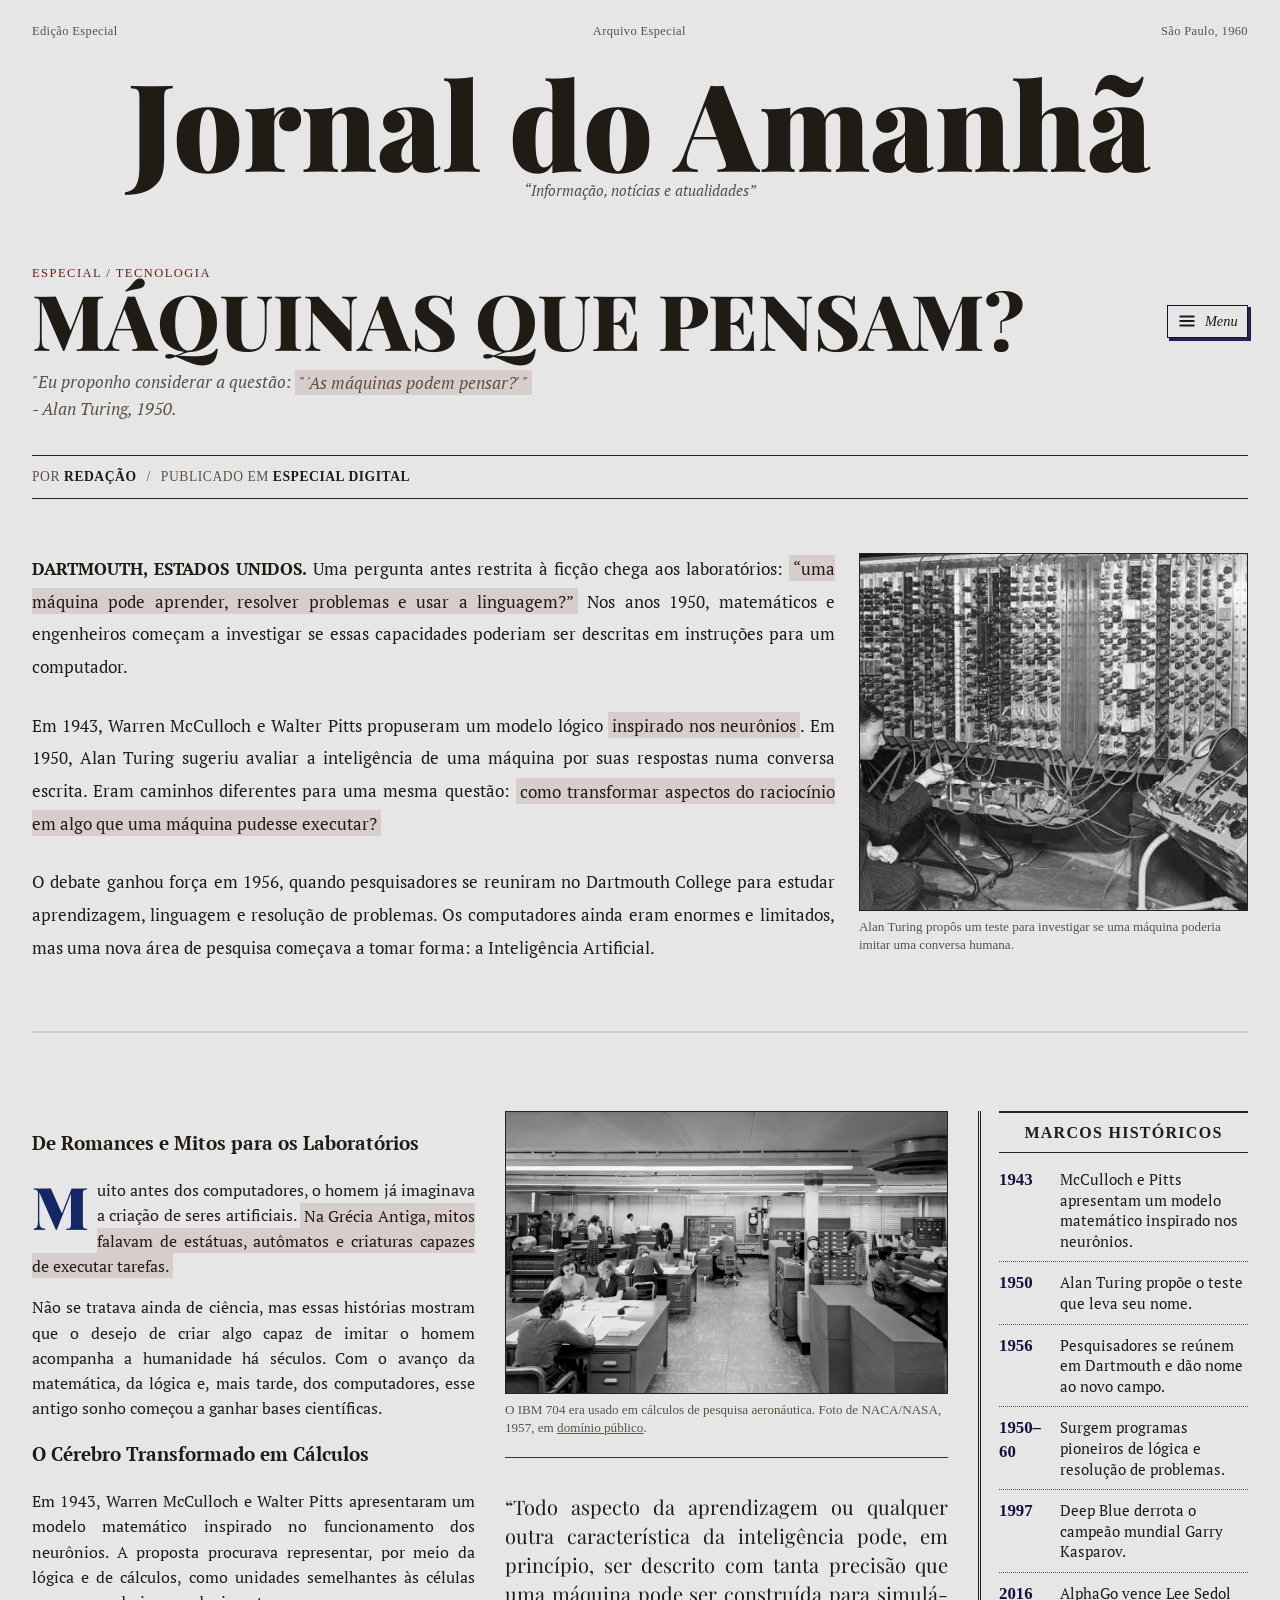
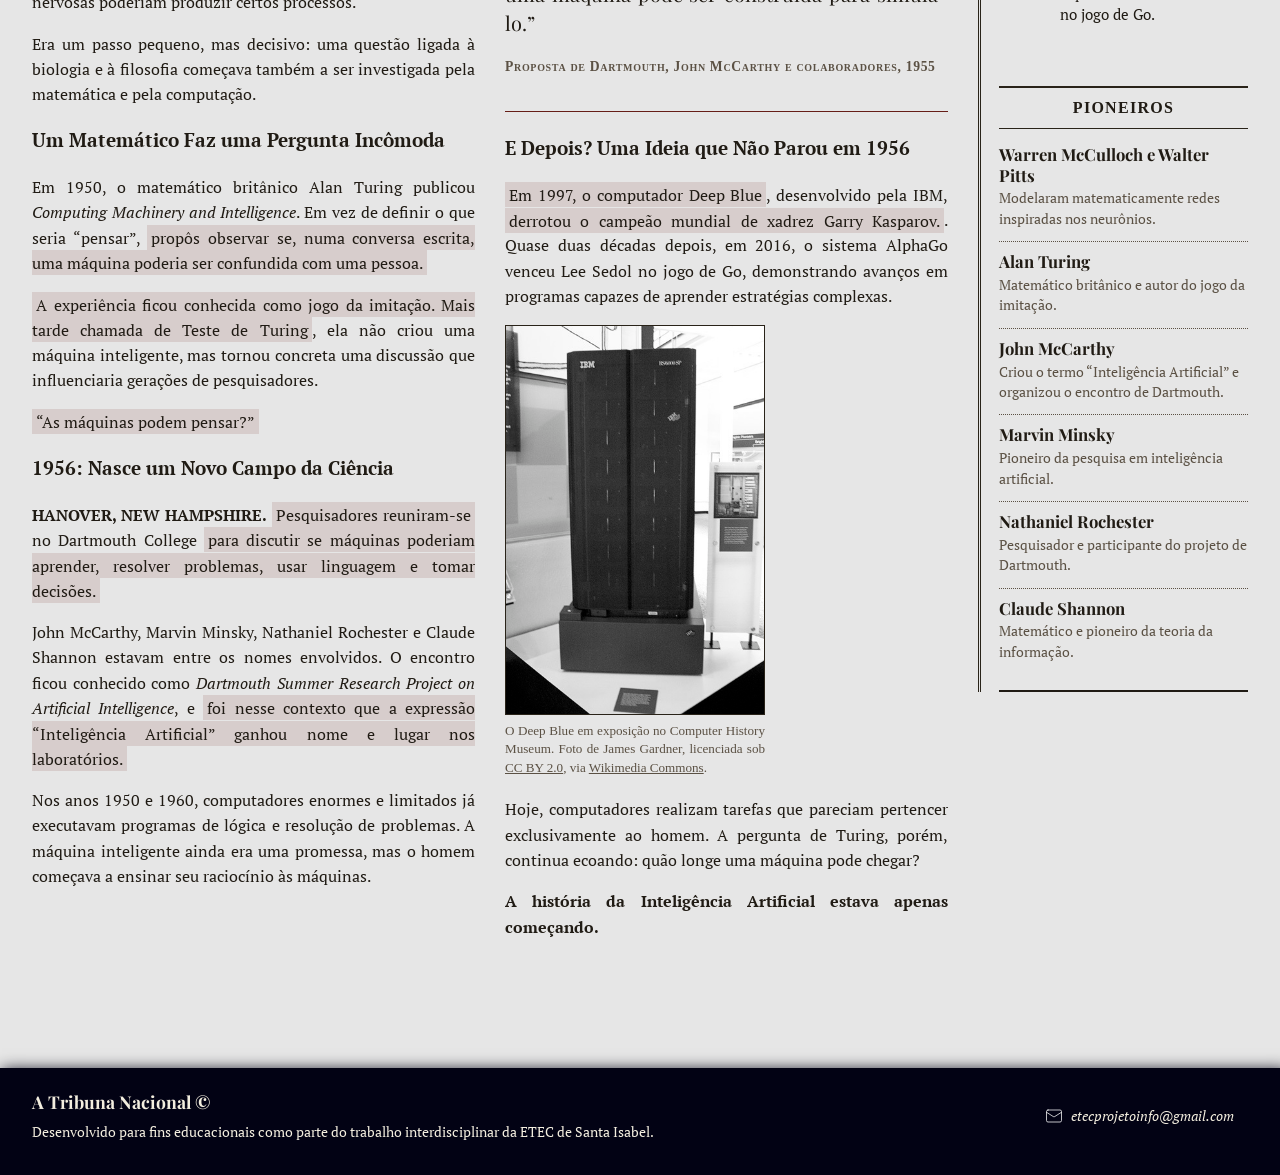
==== commit a2692e1a: "organizando pasta e corrigindo html" ====
--- a/Index.html
+++ b/Index.html
@@ -37,7 +37,7 @@
             </summary>
             <div class="menu__painel">
               <a href="pesquisas/historia_origem.docx" download class="menu__link">
-                <img src="Img/download (1).png" alt="">
+                <img src="Img/geral/download (1).png (1).png" alt="ícone de download">
                 Baixar pesquisa (.docx)
               </a>
               <a href="ML.HTML" class="menu__link">
@@ -72,7 +72,7 @@
             <p class="abertura_p">O debate ganhou força em 1956, quando pesquisadores se reuniram no Dartmouth College para estudar aprendizagem, linguagem e resolução de problemas. Os computadores ainda eram enormes e limitados, mas uma nova área de pesquisa começava a tomar forma: a Inteligência Artificial.</p>
           </div>
           <figure class="abertura-materia__imagem">
-            <img src="Img/turing.jpg" alt="Retrato de Alan Turing, matemático britânico.">
+            <img src="Img/index/turing.jpg" alt="Retrato de Alan Turing, matemático britânico.">
             <figcaption>Alan Turing propôs um teste para investigar se uma máquina poderia imitar uma conversa humana.</figcaption>
           </figure>
         </div>
@@ -105,7 +105,7 @@
           </section>
 
           <figure class="imagem-materia imagem-materia--paisagem">
-            <img src="Img/ibm-704-1957.jpg" alt="Duas operadoras trabalham diante de um computador IBM 704 no centro de pesquisa Langley, em 1957.">
+            <img src="Img/index/ibm-704-1957.jpg" alt="Duas operadoras trabalham diante de um computador IBM 704 no centro de pesquisa Langley, em 1957.">
             <figcaption>O IBM 704 era usado em cálculos de pesquisa aeronáutica. Foto de NACA/NASA, 1957, em <a href="https://commons.wikimedia.org/wiki/File:IBM_704_Computer_Operations_(LRC-1957-B701_P-05391).tiff" target="_blank" rel="noopener">domínio público</a>.</figcaption>
           </figure>
 
@@ -119,7 +119,7 @@
             <p><mark class="marca-texto">Em 1997, o computador Deep Blue</mark>, desenvolvido pela IBM, <mark class="marca-texto">derrotou o campeão mundial de xadrez Garry Kasparov.</mark>. Quase duas décadas depois, em 2016, o sistema AlphaGo venceu Lee Sedol no jogo de Go, demonstrando avanços em programas capazes de aprender estratégias complexas.</p>
 
             <figure class="imagem-materia imagem-materia--retrato">
-              <img src="Img/deep-blue-museu.jpg" alt="O computador de xadrez Deep Blue em exposição no Computer History Museum." align="center">
+              <img src="Img/index/deep-blue-museu.jpg" alt="O computador de xadrez Deep Blue em exposição no Computer History Museum." align="center">
               <figcaption align="justify">O Deep Blue em exposição no Computer History Museum. Foto de James Gardner, licenciada sob <a href="https://creativecommons.org/licenses/by/2.0/" target="_blank" rel="noopener">CC BY 2.0</a>, via <a href="https://commons.wikimedia.org/wiki/File:Deep_Blue.jpg" target="_blank" rel="noopener">Wikimedia Commons</a>.</figcaption>
             </figure>
             
@@ -163,7 +163,7 @@
     </div>
     <address class="rodape__endereco">
       <a href="mailto:etecprojetoinfo@gmail.com" class="rodape__contato">
-        <img src="Img/email.svg" alt="Email">
+        <img src="Img/geral/email.svg" alt="Email">
         etecprojetoinfo@gmail.com
       </a>
     </address>
